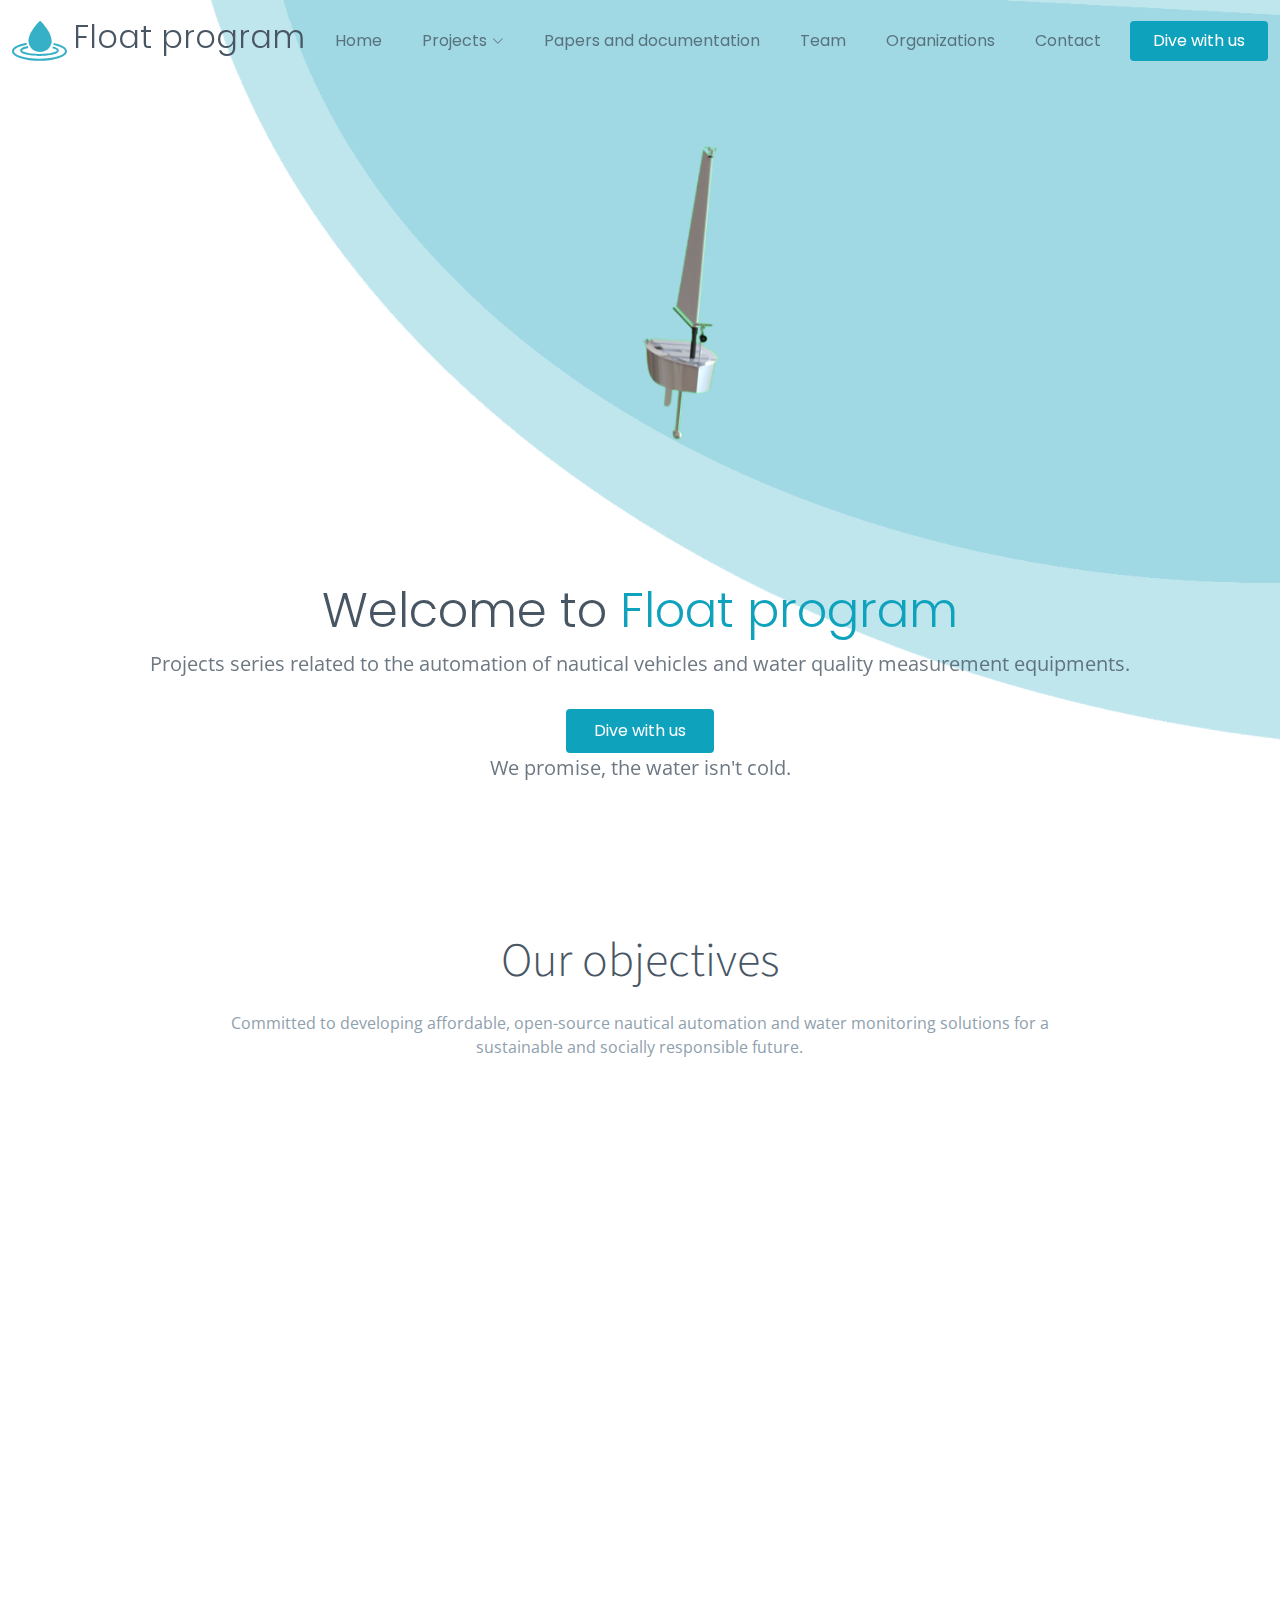
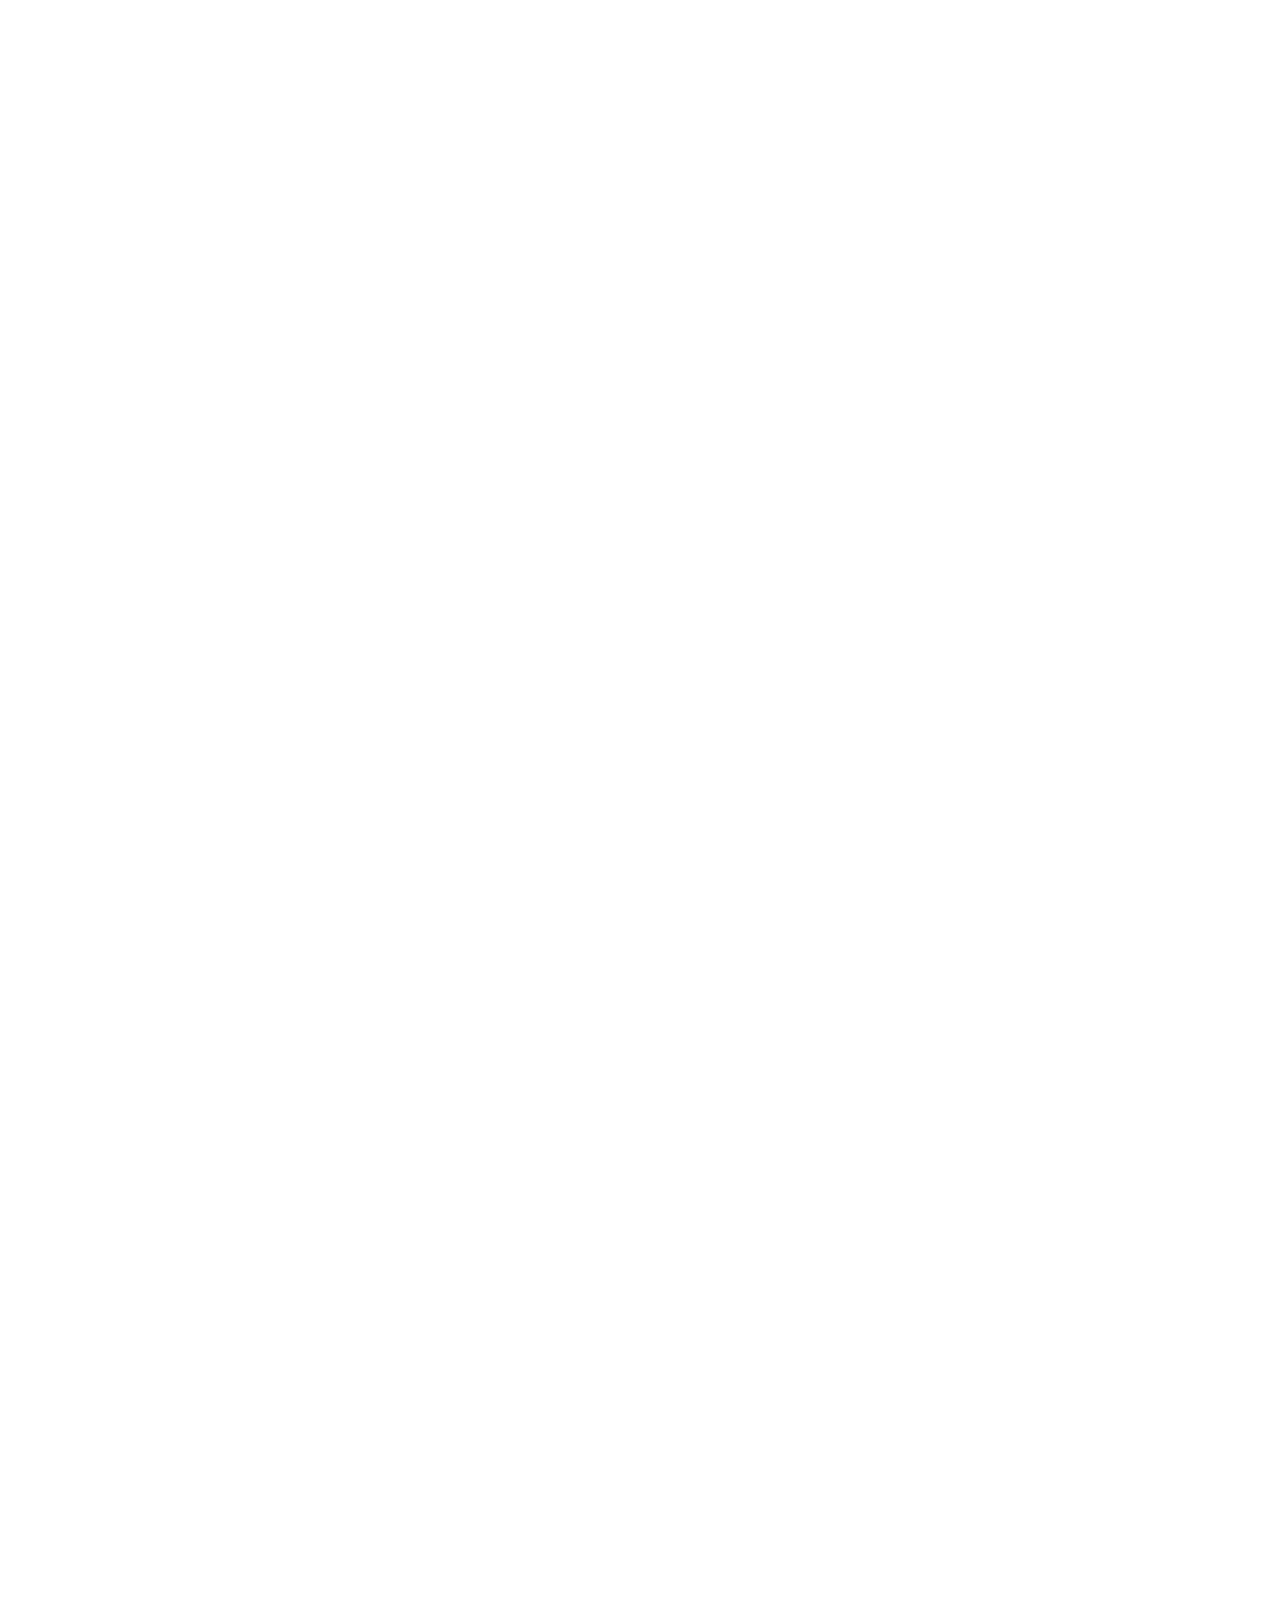
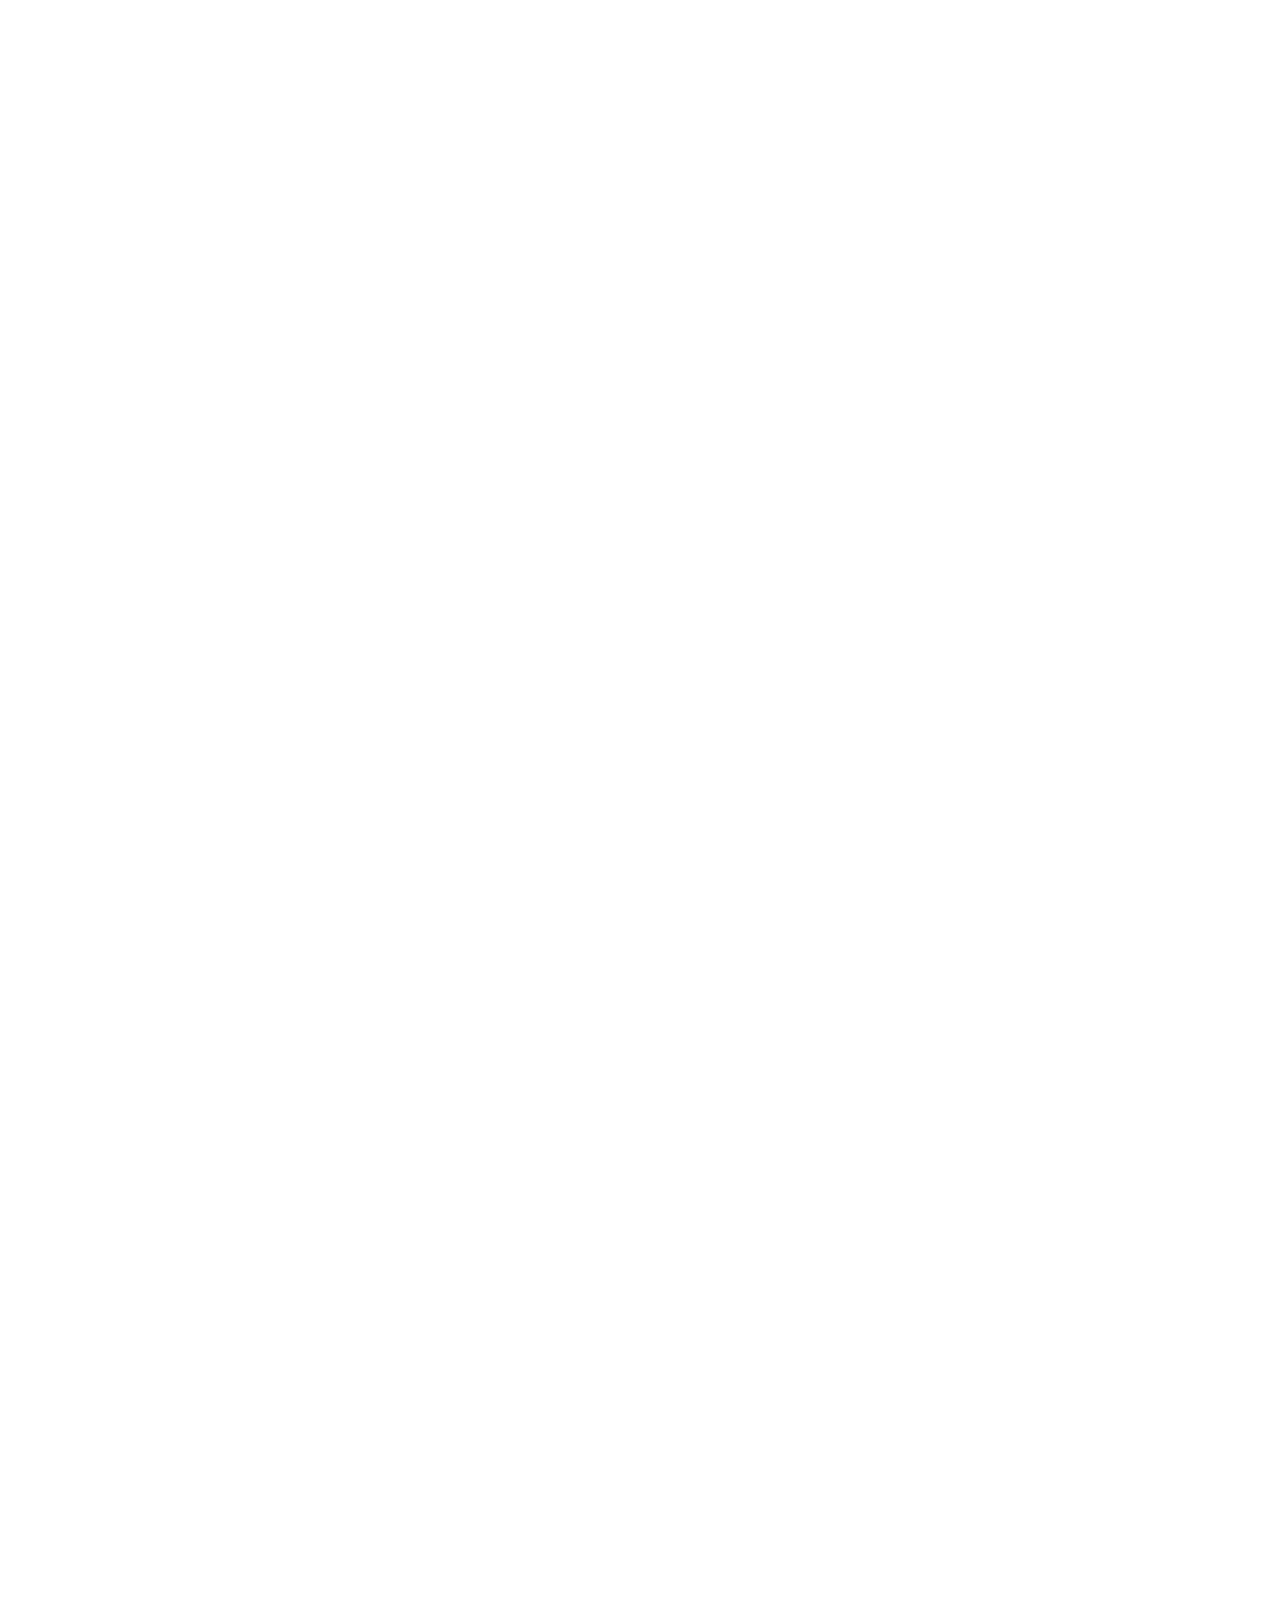
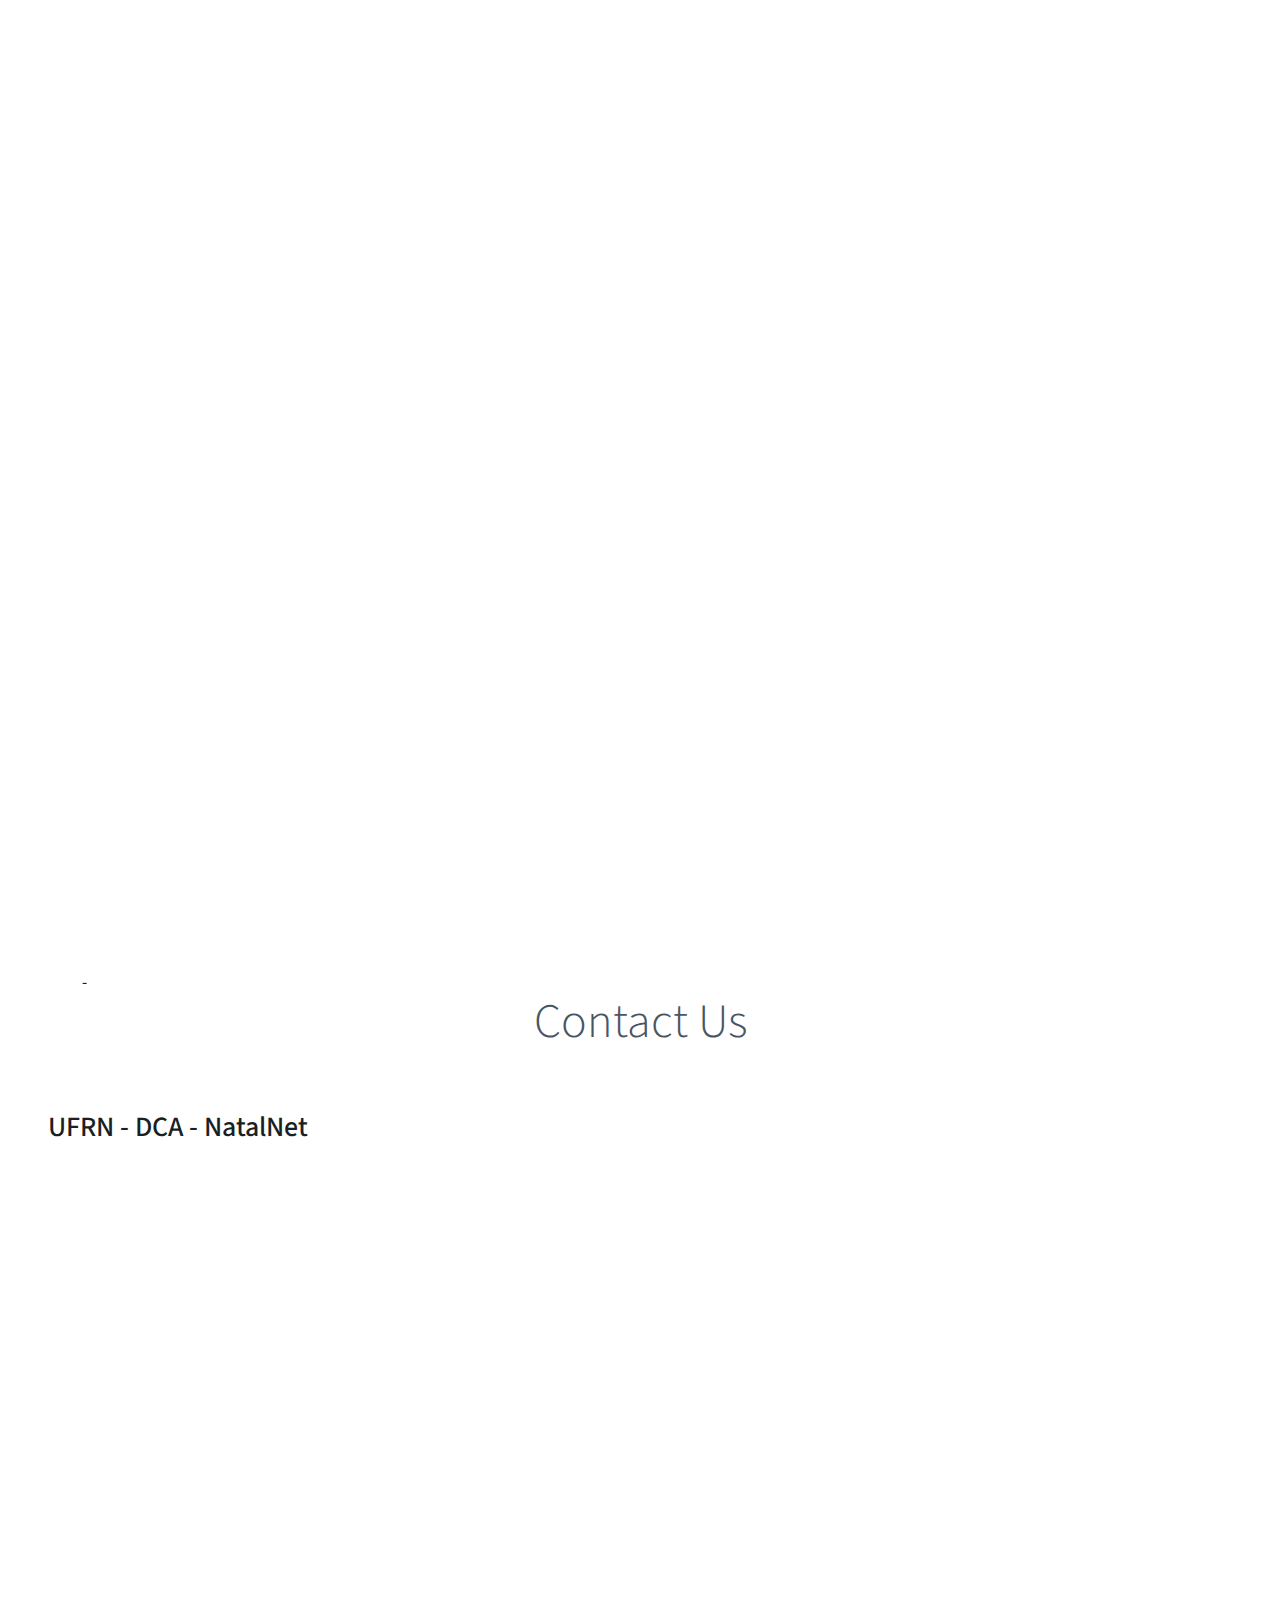
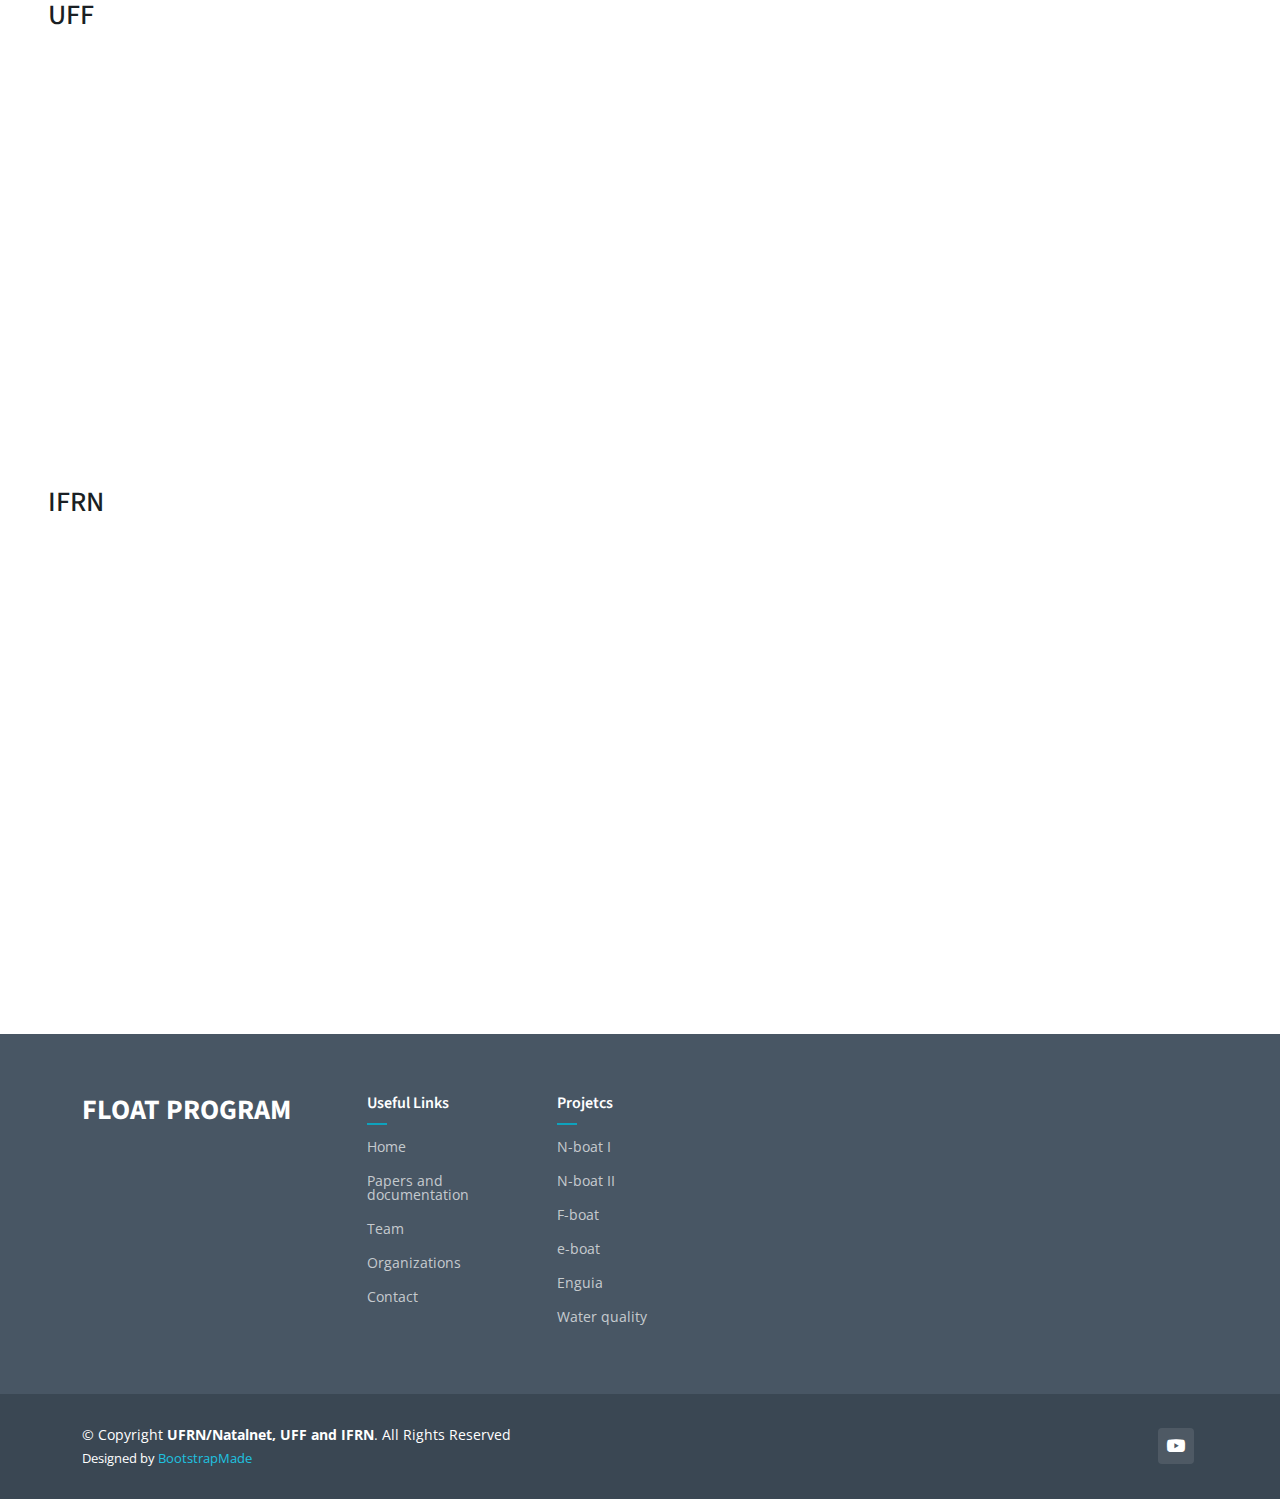
==== index.html @ cce88159 "first" ====
<!DOCTYPE html>
<html lang="en">

<head>
  <meta charset="utf-8">
  <meta content="width=device-width, initial-scale=1.0" name="viewport">

  <title>Float program</title>
  <meta content="" name="description">
  <meta content="" name="keywords">

  <!-- Favicons -->
  <link href="assets/img/favicon.svg" rel="icon">
  <link href="assets/img/favicon.svg" rel="apple-touch-icon">

  <!-- Google Fonts -->
  <link rel="preconnect" href="https://fonts.googleapis.com">
  <link rel="preconnect" href="https://fonts.gstatic.com" crossorigin>
  <link href="https://fonts.googleapis.com/css2?family=Open+Sans:ital,wght@0,300;0,400;0,500;0,600;0,700;1,300;1,400;1,500;1,600;1,700&family=Poppins:ital,wght@0,300;0,400;0,500;0,600;0,700;1,300;1,400;1,500;1,600;1,700&family=Source+Sans+Pro:ital,wght@0,300;0,400;0,600;0,700;1,300;1,400;1,600;1,700&display=swap" rel="stylesheet">

  <!-- Vendor CSS Files -->
  <link href="assets/vendor/bootstrap/css/bootstrap.min.css" rel="stylesheet">
  <link href="assets/vendor/bootstrap-icons/bootstrap-icons.css" rel="stylesheet">
  <link href="assets/vendor/aos/aos.css" rel="stylesheet">
  <link href="assets/vendor/glightbox/css/glightbox.min.css" rel="stylesheet">
  <link href="assets/vendor/swiper/swiper-bundle.min.css" rel="stylesheet">

  <!-- Variables CSS Files. Uncomment your preferred color scheme -->
  <link href="assets/css/variables.css" rel="stylesheet">
  <!-- <link href="assets/css/variables-blue.css" rel="stylesheet"> -->
  <!-- <link href="assets/css/variables-green.css" rel="stylesheet"> -->
  <!-- <link href="assets/css/variables-orange.css" rel="stylesheet"> -->
  <!-- <link href="assets/css/variables-purple.css" rel="stylesheet"> -->
  <!-- <link href="assets/css/variables-red.css" rel="stylesheet"> -->
  <!-- <link href="assets/css/variables-pink.css" rel="stylesheet"> -->

  <!-- Template Main CSS File -->
  <link href="assets/css/main.css" rel="stylesheet">

  <!-- =======================================================
  * Template Name: HeroBiz
  * Updated: May 30 2023 with Bootstrap v5.3.0
  * Template URL: https://bootstrapmade.com/herobiz-bootstrap-business-template/
  * Author: BootstrapMade.com
  * License: https://bootstrapmade.com/license/
  ======================================================== -->
</head>

<body>

  <!-- ======= Header ======= -->
  <header id="header" class="header fixed-top" data-scrollto-offset="0">
    <div class="container-fluid d-flex align-items-center justify-content-between">

      <a href="index.html" class="logo d-flex align-items-center scrollto me-auto me-lg-0">
        <!-- Uncomment the line below if you also wish to use an image logo -->
        <!-- <img src="assets/img/logo.png" alt=""> -->
        <img src="assets/img/logo.svg" class="img"> <h1>Float program</h1> 
      </a>

      <nav id="navbar" class="navbar">
        <ul>
          <li><a class="nav-link scrollto" href="index.html#">Home</a></li>
          <li class="dropdown"><a href="index.html#projects"><span>Projects</span> <i class="bi bi-chevron-down dropdown-indicator"></i></a>
            <ul>
              <li><a href="N-boat-I.html" class="active">N-boat I</a></li>
              <li><a href="N-boat-II.html" class="active">N-boat II</a></li>
              <li><a href="F-boat.html" class="active">F-boat</a></li>
              <li><a href="e-boat.html" class="active">e-boat</a></li>
              <li><a href="Enguia.html" class="active">Enguia</a></li>
              <li><a href="Water-quality.html" class="active">Water quality</a></li>
            </ul>
          </li>          
          <li><a class="nav-link scrollto" href="index.html#papers">Papers and documentation</a></li>
          <li><a class="nav-link scrollto" href="index.html#team">Team</a></li>
          <li><a class="nav-link scrollto" href="index.html#organizations">Organizations</a></li>
          <li><a class="nav-link scrollto" href="index.html#contact">Contact</a></li>
        </ul>
        <i class="bi bi-list mobile-nav-toggle d-none"></i>
      </nav><!-- .navbar -->

      <a class="btn-getstarted scrollto" href="index.html#objectives">Dive with us</a>

    </div>
  </header><!-- End Header -->

  <section id="hero-animated" class="hero-animated d-flex align-items-center">
    <div class="container d-flex flex-column justify-content-center align-items-center text-center position-relative" data-aos="zoom-out">
      <img src="assets/img/n-boat.png" class="img-fluid animated"> 
      <h2>Welcome to <span>Float program</span></h2>
      <p>
        Projects series related to the automation of nautical vehicles and water quality measurement equipments.</p>
      <div class="d-flex">
        <a href="#objectives" class="btn-get-started scrollto">Dive with us</a>
      </div>
      <p>
        We promise, the water isn't cold.</p>
      <div class="d-flex">      
    </div>
  </section>

  <main id="main">

    <!-- ======= Featured Services Section ======= -->
    <section id="objectives" class="featured-services">
      <div class="container">

        <div class="section-header">
          <h2>Our objectives</h2>
          <p>Committed to developing affordable, open-source nautical automation and water monitoring solutions for a sustainable and socially responsible future.</p>
        </div>

        <div class="row gy-4">

          <div class="col-xl-3 col-md-6 d-flex" data-aos="zoom-out">
            <div class="service-item position-relative">
              <div class="icon"><i class="bi bi-coin icon"></i></div>
              <h4><a>Affordable</a></h4>
              <p>Driving innovation in water technology with affordable solutions accessible to all.</p>
            </div>
          </div><!-- End Service Item -->

          <div class="col-xl-3 col-md-6 d-flex" data-aos="zoom-out" data-aos-delay="200">
            <div class="service-item position-relative">
              <div class="icon"><i class="bi bi-globe2 icon"></i></div>
              <h4><a>Open-source</a></h4>
              <p>Championing transparency and collaboration through open-source initiatives in nautical automation.</p>
            </div>
          </div><!-- End Service Item -->

          <div class="col-xl-3 col-md-6 d-flex" data-aos="zoom-out" data-aos-delay="400">
            <div class="service-item position-relative">
              <div class="icon"><i class="bi bi-brightness-high-fill icon"></i></div>
              <h4><a>Sustainable</a></h4>
              <p>Advocating for a greener future through sustainable practices in nautical technology and water quality monitoring.</p>
            </div>
          </div><!-- End Service Item -->

          <div class="col-xl-3 col-md-6 d-flex" data-aos="zoom-out" data-aos-delay="600">
            <div class="service-item position-relative">
              <div class="icon"><i class="bi bi-people icon"></i></div>
              <h4><a>Social</a></h4>
              <p>Building bridges in society through inclusive and accessible marine technology.</p>
            </div>
          </div><!-- End Service Item -->

        </div>

      </div>
    </section><!-- End Featured Services Section -->

      <!-- ======= Services Section ======= -->
      <section id="projects" class="services">
        <div class="container" data-aos="fade-up">
  
          <div class="section-header">
            <h2>Our Projects</h2>
            <p>Discover below our innovative projects, conceived with a commitment to affordability, open-source, sustainability, and social responsibility.</p>
          </div>
  
          <div class="row gy-5">
  
            <div class="col-xl-4 col-md-6" data-aos="zoom-in" data-aos-delay="200">
              <div class="service-item">
                <div class="img">
                  <img src="assets/img/Nboat-1.jpg" class="img-fluid" alt="" style="width: 400px; height: 300px;">
                </div>
                <div class="details position-relative">
                  <div class="icon">
                    <i class="bi bi-wind"></i>
                  </div>
                  <a href="N-boat-I.html" class="stretched-link">
                    <h3>N-boat I</h3>
                  </a>
                  <p>Introducing the N-boat I, our first project - a 1 meter model that marks the humble beginnings of our journey in nautical automation.</p>
                </div>
              </div>
            </div><!-- End Service Item -->
  
            <div class="col-xl-4 col-md-6" data-aos="zoom-in" data-aos-delay="300">
              <div class="service-item">
                <div class="img">
                  <img src="assets/img/nboat-2.jpg" class="img-fluid" alt="" style="width: 400px; height: 300px;">
                </div>
                <div class="details position-relative">
                  <div class="icon">
                    <i class="bi bi-wind"></i>
                  </div>
                  <a href="N-boat-II.html" class="stretched-link">
                    <h3>N-boat II</h3>
                  </a>
                  <p>Meet the N-boat II, our advanced 3 meter autonomous sailboat project, a testament to our robust and innovative nautical technology.</p>
                </div>
              </div>
            </div><!-- End Service Item -->
  
            <div class="col-xl-4 col-md-6" data-aos="zoom-in" data-aos-delay="400">
              <div class="service-item">
                <div class="img">
                  <img src="assets/img/F-boat.jpg" class="img-fluid" alt="" style="width: 400px; height: 300px;">
                </div>
                <div class="details position-relative">
                  <div class="icon">
                    <i class="bi bi-wind"></i>
                  </div>
                  <a href="F-boat.html" class="stretched-link">
                    <h3>F-boat</h3>
                  </a>
                  <p>Discover the F-boat, the evolution of the N-boat II, born out of a fruitful collaboration between UFRN and UFF, pushing the boundaries of autonomous nautical technology.</p>
                </div>
              </div>
            </div><!-- End Service Item -->
  
            <div class="col-xl-4 col-md-6" data-aos="zoom-in" data-aos-delay="500">
              <div class="service-item">
                <div class="img">
                  <img src="assets/img/gazebo.png" class="img-fluid" alt="" style="width: 400px; height: 300px;">
                </div>
                <div class="details position-relative">
                  <div class="icon">
                    <i class="bi bi-pc-display"></i>
                  </div>
                  <a href="e-boat.html" class="stretched-link">
                    <h3>e-boat</h3>
                  </a>
                  <p>Explore the e-boat, a dynamic 3D-modeled simulator based on the N-boat II family, utilizing ROS and Gazebo for a realistic and interactive nautical experience.</p>
                  <a href="e-boat.html" class="stretched-link"></a>
                </div>
              </div>
            </div><!-- End Service Item -->
  
            <div class="col-xl-4 col-md-6" data-aos="zoom-in" data-aos-delay="600">
              <div class="service-item">
                <div class="img">
                  <img src="assets/img/enguia.jpeg" class="img-fluid" alt="" style="width: 400px; height: 300px;">
                </div>
                <div class="details position-relative">
                  <div class="icon">
                    <i class="bi bi-lightning"></i>
                  </div>
                  <a href="Enguia.html" class="stretched-link">
                    <h3>Enguia</h3>
                  </a>
                  <p>Dive into Enguia, a conceptual project of a fully autonomous vehicle solar powered with a smart battery bank, showcasing the future of clean and smart marine technology for sheltered waters.</p>
                  <a href="Enguia.html" class="stretched-link"></a>
                </div>
              </div>
            </div><!-- End Service Item -->
  
            <div class="col-xl-4 col-md-6" data-aos="zoom-in" data-aos-delay="700">
              <div class="service-item">
                <div class="img">
                  <img src="assets/img/water-quality.png" class="img-fluid" alt="" style="width: 400px; height: 300px;">
                </div>
                <div class="details position-relative">
                  <div class="icon">
                    <i class="bi bi-droplet"></i>
                  </div>
                  <a href="Water-quality.html" class="stretched-link">
                    <h3>Water Quality</h3>
                  </a>
                  <p>Explore Water Quality, our groundbreaking project dedicated to creating a device for precise water quality assessment, including the crucial task of microplastics analysis.</p>
                  <a href="Water-quality.html" class="stretched-link"></a>
                </div>
              </div>
            </div><!-- End Service Item -->
  
          </div>
  
        </div>
      </section><!-- End Services Section -->

    <!-- ======= Portfolio Section ======= -->
<!-- 
    <section id="portfolio" class="portfolio" data-aos="fade-up">

      <div class="container">

        <div class="section-header">
          <h2>Small projetcs</h2>
          <p>Non hic nulla eum consequatur maxime ut vero memo vero totam officiis pariatur eos dolorum sed fug dolorem est possimus esse quae repudiandae. Dolorem id enim officiis sunt deserunt esse soluta consequatur quaerat</p>
        </div>

      </div>

      <div class="container-fluid" data-aos="fade-up" data-aos-delay="200">

        <div class="portfolio-isotope" data-portfolio-filter="*" data-portfolio-layout="masonry" data-portfolio-sort="original-order">

          <ul class="portfolio-flters">
            <li data-filter="*" class="filter-active">All</li>
            <li data-filter=".filter-app">App</li>
            <li data-filter=".filter-product">Product</li>
            <li data-filter=".filter-branding">Branding</li>
            <li data-filter=".filter-books">Books</li>
          </ul><!-- End Portfolio Filters 

          <div class="row g-0 portfolio-container">

            <div class="col-xl-3 col-lg-4 col-md-6 portfolio-item filter-app">
              <img src="assets/img/portfolio/app-1.jpg" class="img-fluid" alt="">
              <div class="portfolio-info">
                <h4>App 1</h4>
                <a href="assets/img/portfolio/app-1.jpg" title="App 1" data-gallery="portfolio-gallery" class="glightbox preview-link"><i class="bi bi-zoom-in"></i></a>
                <a href="portfolio-details.html" title="More Details" class="details-link"><i class="bi bi-link-45deg"></i></a>
              </div>
            </div><!-- End Portfolio Item 

            <div class="col-xl-3 col-lg-4 col-md-6 portfolio-item filter-product">
              <img src="assets/img/portfolio/product-1.jpg" class="img-fluid" alt="">
              <div class="portfolio-info">
                <h4>Product 1</h4>
                <a href="assets/img/portfolio/product-1.jpg" title="Product 1" data-gallery="portfolio-gallery" class="glightbox preview-link"><i class="bi bi-zoom-in"></i></a>
                <a href="portfolio-details.html" title="More Details" class="details-link"><i class="bi bi-link-45deg"></i></a>
              </div>
            </div><!-- End Portfolio Item 

            <div class="col-xl-3 col-lg-4 col-md-6 portfolio-item filter-branding">
              <img src="assets/img/portfolio/branding-1.jpg" class="img-fluid" alt="">
              <div class="portfolio-info">
                <h4>Branding 1</h4>
                <a href="assets/img/portfolio/branding-1.jpg" title="Branding 1" data-gallery="portfolio-gallery" class="glightbox preview-link"><i class="bi bi-zoom-in"></i></a>
                <a href="portfolio-details.html" title="More Details" class="details-link"><i class="bi bi-link-45deg"></i></a>
              </div>
            </div><!-- End Portfolio Item 

            <div class="col-xl-3 col-lg-4 col-md-6 portfolio-item filter-books">
              <img src="assets/img/portfolio/books-1.jpg" class="img-fluid" alt="">
              <div class="portfolio-info">
                <h4>Books 1</h4>
                <a href="assets/img/portfolio/books-1.jpg" title="Branding 1" data-gallery="portfolio-gallery" class="glightbox preview-link"><i class="bi bi-zoom-in"></i></a>
                <a href="portfolio-details.html" title="More Details" class="details-link"><i class="bi bi-link-45deg"></i></a>
              </div>
            </div><!-- End Portfolio Item 

            <div class="col-xl-3 col-lg-4 col-md-6 portfolio-item filter-app">
              <img src="assets/img/portfolio/app-2.jpg" class="img-fluid" alt="">
              <div class="portfolio-info">
                <h4>App 2</h4>
                <a href="assets/img/portfolio/app-2.jpg" title="App 2" data-gallery="portfolio-gallery" class="glightbox preview-link"><i class="bi bi-zoom-in"></i></a>
                <a href="portfolio-details.html" title="More Details" class="details-link"><i class="bi bi-link-45deg"></i></a>
              </div>
            </div><!-- End Portfolio Item 

            <div class="col-xl-3 col-lg-4 col-md-6 portfolio-item filter-product">
              <img src="assets/img/portfolio/product-2.jpg" class="img-fluid" alt="">
              <div class="portfolio-info">
                <h4>Product 2</h4>
                <a href="assets/img/portfolio/product-2.jpg" title="Product 2" data-gallery="portfolio-gallery" class="glightbox preview-link"><i class="bi bi-zoom-in"></i></a>
                <a href="portfolio-details.html" title="More Details" class="details-link"><i class="bi bi-link-45deg"></i></a>
              </div>
            </div><!-- End Portfolio Item 

            <div class="col-xl-3 col-lg-4 col-md-6 portfolio-item filter-branding">
              <img src="assets/img/portfolio/branding-2.jpg" class="img-fluid" alt="">
              <div class="portfolio-info">
                <h4>Branding 2</h4>
                <a href="assets/img/portfolio/branding-2.jpg" title="Branding 2" data-gallery="portfolio-gallery" class="glightbox preview-link"><i class="bi bi-zoom-in"></i></a>
                <a href="portfolio-details.html" title="More Details" class="details-link"><i class="bi bi-link-45deg"></i></a>
              </div>
            </div><!-- End Portfolio Item 

            <div class="col-xl-3 col-lg-4 col-md-6 portfolio-item filter-books">
              <img src="assets/img/portfolio/books-2.jpg" class="img-fluid" alt="">
              <div class="portfolio-info">
                <h4>Books 2</h4>
                <a href="assets/img/portfolio/books-2.jpg" title="Branding 2" data-gallery="portfolio-gallery" class="glightbox preview-link"><i class="bi bi-zoom-in"></i></a>
                <a href="portfolio-details.html" title="More Details" class="details-link"><i class="bi bi-link-45deg"></i></a>
              </div>
            </div><!-- End Portfolio Item 

            <div class="col-xl-3 col-lg-4 col-md-6 portfolio-item filter-app">
              <img src="assets/img/portfolio/app-3.jpg" class="img-fluid" alt="">
              <div class="portfolio-info">
                <h4>App 3</h4>
                <a href="assets/img/portfolio/app-3.jpg" title="App 3" data-gallery="portfolio-gallery" class="glightbox preview-link"><i class="bi bi-zoom-in"></i></a>
                <a href="portfolio-details.html" title="More Details" class="details-link"><i class="bi bi-link-45deg"></i></a>
              </div>
            </div><!-- End Portfolio Item 

            <div class="col-xl-3 col-lg-4 col-md-6 portfolio-item filter-product">
              <img src="assets/img/portfolio/product-3.jpg" class="img-fluid" alt="">
              <div class="portfolio-info">
                <h4>Product 3</h4>
                <a href="assets/img/portfolio/product-3.jpg" title="Product 3" data-gallery="portfolio-gallery" class="glightbox preview-link"><i class="bi bi-zoom-in"></i></a>
                <a href="portfolio-details.html" title="More Details" class="details-link"><i class="bi bi-link-45deg"></i></a>
              </div>
            </div><!-- End Portfolio Item 

            <div class="col-xl-3 col-lg-4 col-md-6 portfolio-item filter-branding">
              <img src="assets/img/portfolio/branding-3.jpg" class="img-fluid" alt="">
              <div class="portfolio-info">
                <h4>Branding 3</h4>
                <a href="assets/img/portfolio/branding-3.jpg" title="Branding 2" data-gallery="portfolio-gallery" class="glightbox preview-link"><i class="bi bi-zoom-in"></i></a>
                <a href="portfolio-details.html" title="More Details" class="details-link"><i class="bi bi-link-45deg"></i></a>
              </div>
            </div><!-- End Portfolio Item 

            <div class="col-xl-3 col-lg-4 col-md-6 portfolio-item filter-books">
              <img src="assets/img/portfolio/books-3.jpg" class="img-fluid" alt="">
              <div class="portfolio-info">
                <h4>Books 3</h4>
                <a href="assets/img/portfolio/books-3.jpg" title="Branding 3" data-gallery="portfolio-gallery" class="glightbox preview-link"><i class="bi bi-zoom-in"></i></a>
                <a href="portfolio-details.html" title="More Details" class="details-link"><i class="bi bi-link-45deg"></i></a>
              </div>
            </div><!-- End Portfolio Item 

          </div><!-- End Portfolio Container 

        </div>

      </div>
    </section><!-- End Portfolio Section
     -->

      <!-- ======= Call To Action Section ======= -->
      <section id="papers" class="cta">
        <div class="container" data-aos="zoom-out">

          <div class="row g-5">
  
            <div class="col-lg-8 col-md-6 content d-flex flex-column justify-content-center order-last order-md-first">
              <h3><em>Papers</em> and documentations</h3>
              <p> Explore our comprehensive repository of knowledge sharing our scientific findings and project details.</p>
              <a class="cta-btn align-self-start" href="documents.html">Dive</a>
            </div>
  
            <div class="col-lg-4 col-md-6 order-first order-md-last d-flex align-items-center">
              <div class="img">
                <img src="assets/img/paper-ship.jpg" alt="" class="img-fluid">
              </div>
            </div>
  
          </div>
  
        </div>
      </section><!-- End Call To Action Section -->

       <!-- ======= Team Section ======= -->
    <section id="team" class="team">
      <div class="container" data-aos="fade-up">

        <div class="section-header">
          <h2>Our Team</h2>
          <p>Meet the collective of passionate innovators and thinkers behind the cutting-edge projects at Float Program.</p>
        </div>

        <div class="row gy-5">

          <div class="col-xl-4 col-md-6 d-flex" data-aos="zoom-in" data-aos-delay="600">
            <div class="team-member">
              <div class="member-img">
                <img src="assets/img/team/alvaro.jpg" class="img-fluid" alt="" style="width: 400px; height: 355px;">
              </div>
              <div class="member-info">
                <div class="social">
                  <a href="http://lattes.cnpq.br/1359449865610489"><i class="bi bi-file-person-fill"></i></a>
                  <a href="https://www.linkedin.com/in/alvarodenegreiros/"><i class="bi bi-linkedin"></i></a>
                </div>
                <h4>Álvaro Negreiros</h4>
                <span>CTO</span>
              </div>
            </div>
          </div><!-- End Team Member -->

          <div class="col-xl-4 col-md-6 d-flex" data-aos="zoom-in" data-aos-delay="200">
            <div class="team-member">
              <div class="member-img">
                <img src="assets/img/team/team-1.jpg" class="img-fluid" alt="">
              </div>
              <div class="member-info">
                <div class="social">
                  <a href=""><i class="bi bi-file-person-fill"></i></a>
                  <a href=""><i class="bi bi-linkedin"></i></a>
                </div>
                <h4>Luiz Marcos</h4>
                <span>Chief Executive Officer</span>
              </div>
            </div>
          </div><!-- End Team Member -->

          <div class="col-xl-4 col-md-6 d-flex" data-aos="zoom-in" data-aos-delay="400">
            <div class="team-member">
              <div class="member-img">
                <img src="assets/img/team/team-2.jpg" class="img-fluid" alt="">
              </div>
              <div class="member-info">
                <div class="social">
                  <a href=""><i class="bi bi-file-person-fill"></i></a>
                  <a href=""><i class="bi bi-linkedin"></i></a>
                </div>
                <h4>Esteban Clua</h4>
                <span>Product Manager</span>
              </div>
            </div>
          </div><!-- End Team Member -->

          <div class="col-xl-4 col-md-6 d-flex" data-aos="zoom-in" data-aos-delay="600">
            <div class="team-member">
              <div class="member-img">
                <img src="assets/img/team/team-3.jpg" class="img-fluid" alt="">
              </div>
              <div class="member-info">
                <div class="social">
                  <a href=""><i class="bi bi-file-person-fill"></i></a>
                  <a href=""><i class="bi bi-linkedin"></i></a>
                </div>
                <h4>Daniel Dias</h4>
                <span>CTO</span>
              </div>
            </div>
          </div><!-- End Team Member -->

          <div class="col-xl-4 col-md-6 d-flex" data-aos="zoom-in" data-aos-delay="600">
            <div class="team-member">
              <div class="member-img">
                <img src="assets/img/team/team-3.jpg" class="img-fluid" alt="">
              </div>
              <div class="member-info">
                <div class="social">
                  <a href=""><i class="bi bi-file-person-fill"></i></a>
                  <a href=""><i class="bi bi-linkedin"></i></a>
                </div>
                <h4>João Moreno</h4>
                <span>CTO</span>
              </div>
            </div>
          </div><!-- End Team Member -->

          <div class="col-xl-4 col-md-6 d-flex" data-aos="zoom-in" data-aos-delay="600">
            <div class="team-member">
              <div class="member-img">
                <img src="assets/img/team/team-3.jpg" class="img-fluid" alt="">
              </div>
              <div class="member-info">
                <div class="social">
                  <a href=""><i class="bi bi-file-person-fill"></i></a>
                  <a href=""><i class="bi bi-linkedin"></i></a>
                </div>
                <h4>Justo</h4>
                <span>CTO</span>
              </div>
            </div>
          </div><!-- End Team Member -->

          <div class="col-xl-4 col-md-6 d-flex" data-aos="zoom-in" data-aos-delay="600">
            <div class="team-member">
              <div class="member-img">
                <img src="assets/img/team/team-3.jpg" class="img-fluid" alt="">
              </div>
              <div class="member-info">
                <div class="social">
                  <a href=""><i class="bi bi-file-person-fill"></i></a>
                  <a href=""><i class="bi bi-linkedin"></i></a>
                </div>
                <h4>Davi Henrique</h4>
                <span>CTO</span>
              </div>
            </div>
          </div><!-- End Team Member -->

          <div class="col-xl-4 col-md-6 d-flex" data-aos="zoom-in" data-aos-delay="600">
            <div class="team-member">
              <div class="member-img">
                <img src="assets/img/team/team-3.jpg" class="img-fluid" alt="">
              </div>
              <div class="member-info">
                <div class="social">
                  <a href=""><i class="bi bi-file-person-fill"></i></a>
                  <a href=""><i class="bi bi-linkedin"></i></a>
                </div>
                <h4>Eduardo Charles</h4>
                <span>CTO</span>
              </div>
            </div>
          </div><!-- End Team Member -->

          <div class="col-xl-4 col-md-6 d-flex" data-aos="zoom-in" data-aos-delay="600">
            <div class="team-member">
              <div class="member-img">
                <img src="assets/img/team/team-3.jpg" class="img-fluid" alt="">
              </div>
              <div class="member-info">
                <div class="social">
                  <a href=""><i class="bi bi-file-person-fill"></i></a>
                  <a href=""><i class="bi bi-linkedin"></i></a>
                </div>
                <h4>Andouglas</h4>
                <span>CTO</span>
              </div>
            </div>
          </div><!-- End Team Member -->

          <div class="col-xl-4 col-md-6 d-flex" data-aos="zoom-in" data-aos-delay="600">
            <div class="team-member">
              <div class="member-img">
                <img src="assets/img/team/team-3.jpg" class="img-fluid" alt="">
              </div>
              <div class="member-info">
                <div class="social">
                  <a href=""><i class="bi bi-file-person-fill"></i></a>
                  <a href=""><i class="bi bi-linkedin"></i></a>
                </div>
                <h4>Daniel Dias</h4>
                <span>CTO</span>
              </div>
            </div>
          </div><!-- End Team Member -->



        </div>

      </div>
    </section><!-- End Team Section -->



    <!-- ======= About Section ======= -->
    <section id="organizations" class="about">
      <div class="container" data-aos="fade-up">

        <div class="section-header">
          <h2>Organizations</h2>
          <p>Dive into Organizations, showcasing the collaborative networks and partnerships instrumental to Float Program's success.</p>
        </div>

        <!-- ======= Clients Section ======= -->
    <section id="clients" class="clients">
      <div class="container" data-aos="zoom-out">

        <div class="clients-slider swiper">
          <div class="swiper-wrapper align-items-center">
            <div class="swiper-slide"><img src="assets/img/clients/UFRN.png" class="img-fluid" alt=""></div>
            <div class="swiper-slide"><img src="assets/img/clients/IFRN.png" class="img-fluid" alt=""></div>
            <div class="swiper-slide"><img src="assets/img/clients/UFF.png" class="img-fluid" alt=""></div>
            <div class="swiper-slide"><img src="assets/img/clients/CNPQ.png" class="img-fluid" alt=""></div>
            <div class="swiper-slide"><img src="assets/img/clients/Capes.png" class="img-fluid" alt=""></div>
          </div>
        </div>

      </div>
    </section><!-- End Clients Section -->

        
        
    </section><!-- End About Section -->

       



    <!-- ======= Contact Section ======= -->
    <section id="contact" class="contact">
      <div class="container">-

        <div class="section-header">
          <h2>Contact Us</h2>
        </div>

      </div>

      <div class="content px-xl-5">
        <h3>UFRN - DCA - NatalNet</h3>
      </div>
      <div class="map">
        <iframe src="https://www.google.com/maps/embed?pb=!1m18!1m12!1m3!1d3969.090121493681!2d-35.20001062404525!3d-5.842921557584928!2m3!1f0!2f0!3f0!3m2!1i1024!2i768!4f13.1!3m3!1m2!1s0x7b2ff75c59049ff%3A0x7b804d5bb22efbcb!2sDepartamento%20de%20Engenharia%20de%20Computa%C3%A7%C3%A3o%20e%20Automa%C3%A7%C3%A3o%20-%20Lagoa%20Nova%2C%20Natal%20-%20RN%2C%2059077-080!5e0!3m2!1spt-BR!2sbr!4v1690228248362!5m2!1spt-BR!2sbr" width="600" height="450" style="border:0;" allowfullscreen="" loading="lazy" referrerpolicy="no-referrer-when-downgrade"></iframe>
      </div><!-- End Google Maps -->

      <div class="content px-xl-5">
        <h3>UFF</h3>
      </div>
      <div class="map">
        <iframe src="https://www.google.com/maps/embed?pb=!1m14!1m8!1m3!1d3675.2298662937574!2d-43.1321431!3d-22.9048909!3m2!1i1024!2i768!4f13.1!3m3!1m2!1s0x99817dce2f93eb%3A0x9e97773b91b93bba!2sUniversidade%20Federal%20Fluminense%20-%20Campus%20Praia%20Vermelha!5e0!3m2!1spt-BR!2sbr!4v1690229692014!5m2!1spt-BR!2sbr" width="600" height="450" style="border:0;" allowfullscreen="" loading="lazy" referrerpolicy="no-referrer-when-downgrade"></iframe>
      </div><!-- End Google Maps -->

      <div class="content px-xl-5">
        <h3>IFRN</h3>
      </div>
      <div class="map">
        <iframe src="https://www.google.com/maps/embed?pb=!1m18!1m12!1m3!1d3969.3039401471624!2d-35.20473798011233!3d-5.812681535900498!2m3!1f0!2f0!3f0!3m2!1i1024!2i768!4f13.1!3m3!1m2!1s0x7b2ffe4d7b15191%3A0x5c55d75db98a785e!2sInstituto%20Federal%20de%20Educa%C3%A7%C3%A3o%2C%20Ci%C3%AAncia%20e%20Tecnologia%20do%20Rio%20Grande%20do%20Norte!5e0!3m2!1spt-BR!2sbr!4v1690229637010!5m2!1spt-BR!2sbr" width="600" height="450" style="border:0;" allowfullscreen="" loading="lazy" referrerpolicy="no-referrer-when-downgrade"></iframe>
      </div><!-- End Google Maps -->

      
      <!-- <div class="container">

        <div class="row gy-5 gx-lg-5">

          <div class="col-lg-4">

            <div class="info">
              <h3>Get in touch</h3>
              <p>Et id eius voluptates atque nihil voluptatem enim in tempore minima sit ad mollitia commodi minus.</p>

              <div class="info-item d-flex">
                <i class="bi bi-geo-alt flex-shrink-0"></i>
                <div>
                  <h4>Location:</h4>
                  <p>A108 Adam Street, New York, NY 535022</p>
                </div>
              </div><!-- End Info Item 

              <div class="info-item d-flex">
                <i class="bi bi-envelope flex-shrink-0"></i>
                <div>
                  <h4>Email:</h4>
                  <p>info@example.com</p>
                </div>
              </div><!-- End Info Item 

              <div class="info-item d-flex">
                <i class="bi bi-phone flex-shrink-0"></i>
                <div>
                  <h4>Call:</h4>
                  <p>+1 5589 55488 55</p>
                </div>
              </div><!-- End Info Item 

            </div>

          </div>

          <div class="col-lg-8">
            <form action="forms/contact.php" method="post" role="form" class="php-email-form">
              <div class="row">
                <div class="col-md-6 form-group">
                  <input type="text" name="name" class="form-control" id="name" placeholder="Your Name" required>
                </div>
                <div class="col-md-6 form-group mt-3 mt-md-0">
                  <input type="email" class="form-control" name="email" id="email" placeholder="Your Email" required>
                </div>
              </div>
              <div class="form-group mt-3">
                <input type="text" class="form-control" name="subject" id="subject" placeholder="Subject" required>
              </div>
              <div class="form-group mt-3">
                <textarea class="form-control" name="message" placeholder="Message" required></textarea>
              </div>
              <div class="my-3">
                <div class="loading">Loading</div>
                <div class="error-message"></div>
                <div class="sent-message">Your message has been sent. Thank you!</div>
              </div>
              <div class="text-center"><button type="submit">Send Message</button></div>
            </form>
          </div><!-- End Contact Form 

        </div>

      </div> -->
    </section><!-- End Contact Section -->

  </main><!-- End #main -->

  <!-- ======= Footer ======= -->
  <footer id="footer" class="footer">

    <div class="footer-content">
      <div class="container">
        <div class="row">

          <div class="col-lg-3 col-md-6">
            <div class="footer-info">
              <h3>Float program</h3>

              <!-- <p>
                A108 Adam Street <br>
                NY 535022, USA<br><br>
                <strong>Phone:</strong> +1 5589 55488 55<br>
                <strong>Email:</strong> info@example.com<br>
              </p> -->
            </div>
          </div>

          <div class="col-lg-2 col-md-6 footer-links">
            <h4>Useful Links</h4>
            <ul>
              <li><a class="nav-link scrollto" href="#">Home</a></li>   
              <li><a class="nav-link scrollto" href="index.html#papers">Papers and documentation</a></li>
              <li><a class="nav-link scrollto" href="index.html#team">Team</a></li>
              <li><a class="nav-link scrollto" href="index.html#organizations">Organizations</a></li>
              <li><a class="nav-link scrollto" href="index.html#contact">Contact</a></li>
            </ul>
          </div>

          <div class="col-lg-3 col-md-6 footer-links">
            <h4>Projetcs</h4>
            <ul>              
              <li><a href="N-boat-I.html" class="active">N-boat I</a></li>
              <li><a href="N-boat-II.html" class="active">N-boat II</a></li>
              <li><a href="F-boat.html" class="active">F-boat</a></li>
              <li><a href="e-boat.html" class="active">e-boat</a></li>
              <li><a href="Enguia.html" class="active">Enguia</a></li>
              <li><a href="Water-quality.html" class="active">Water quality</a></li>
            </ul>
          </div>
        </div>
      </div>
    </div>


    <div class="footer-legal text-center">
      <div class="container d-flex flex-column flex-lg-row justify-content-center justify-content-lg-between align-items-center">

        <div class="d-flex flex-column align-items-center align-items-lg-start">
          <div class="copyright">
            &copy; Copyright <strong><span>UFRN/Natalnet, UFF and IFRN</span></strong>. All Rights Reserved
          </div>
          <div class="credits">
            <!-- All the links in the footer should remain intact. -->
            <!-- You can delete the links only if you purchased the pro version. -->
            <!-- Licensing information: https://bootstrapmade.com/license/ -->
            <!-- Purchase the pro version with working PHP/AJAX contact form: https://bootstrapmade.com/herobiz-bootstrap-business-template/ -->
            Designed by <a href="https://bootstrapmade.com/">BootstrapMade</a>
          </div>
        </div>

        <div class="social-links order-first order-lg-last mb-3 mb-lg-0">
          <a href="#" class="youtube"><i class="bi bi-youtube"></i></a>
        </div>

      </div>
    </div>

  </footer><!-- End Footer -->

  <a href="#" class="scroll-top d-flex align-items-center justify-content-center"><i class="bi bi-arrow-up-short"></i></a>

  <div id="preloader"></div>

  <!-- Vendor JS Files -->
  <script src="assets/vendor/bootstrap/js/bootstrap.bundle.min.js"></script>
  <script src="assets/vendor/aos/aos.js"></script>
  <script src="assets/vendor/glightbox/js/glightbox.min.js"></script>
  <script src="assets/vendor/isotope-layout/isotope.pkgd.min.js"></script>
  <script src="assets/vendor/swiper/swiper-bundle.min.js"></script>
  <script src="assets/vendor/php-email-form/validate.js"></script>

  <!-- Template Main JS File -->
  <script src="assets/js/main.js"></script>

</body>

</html>
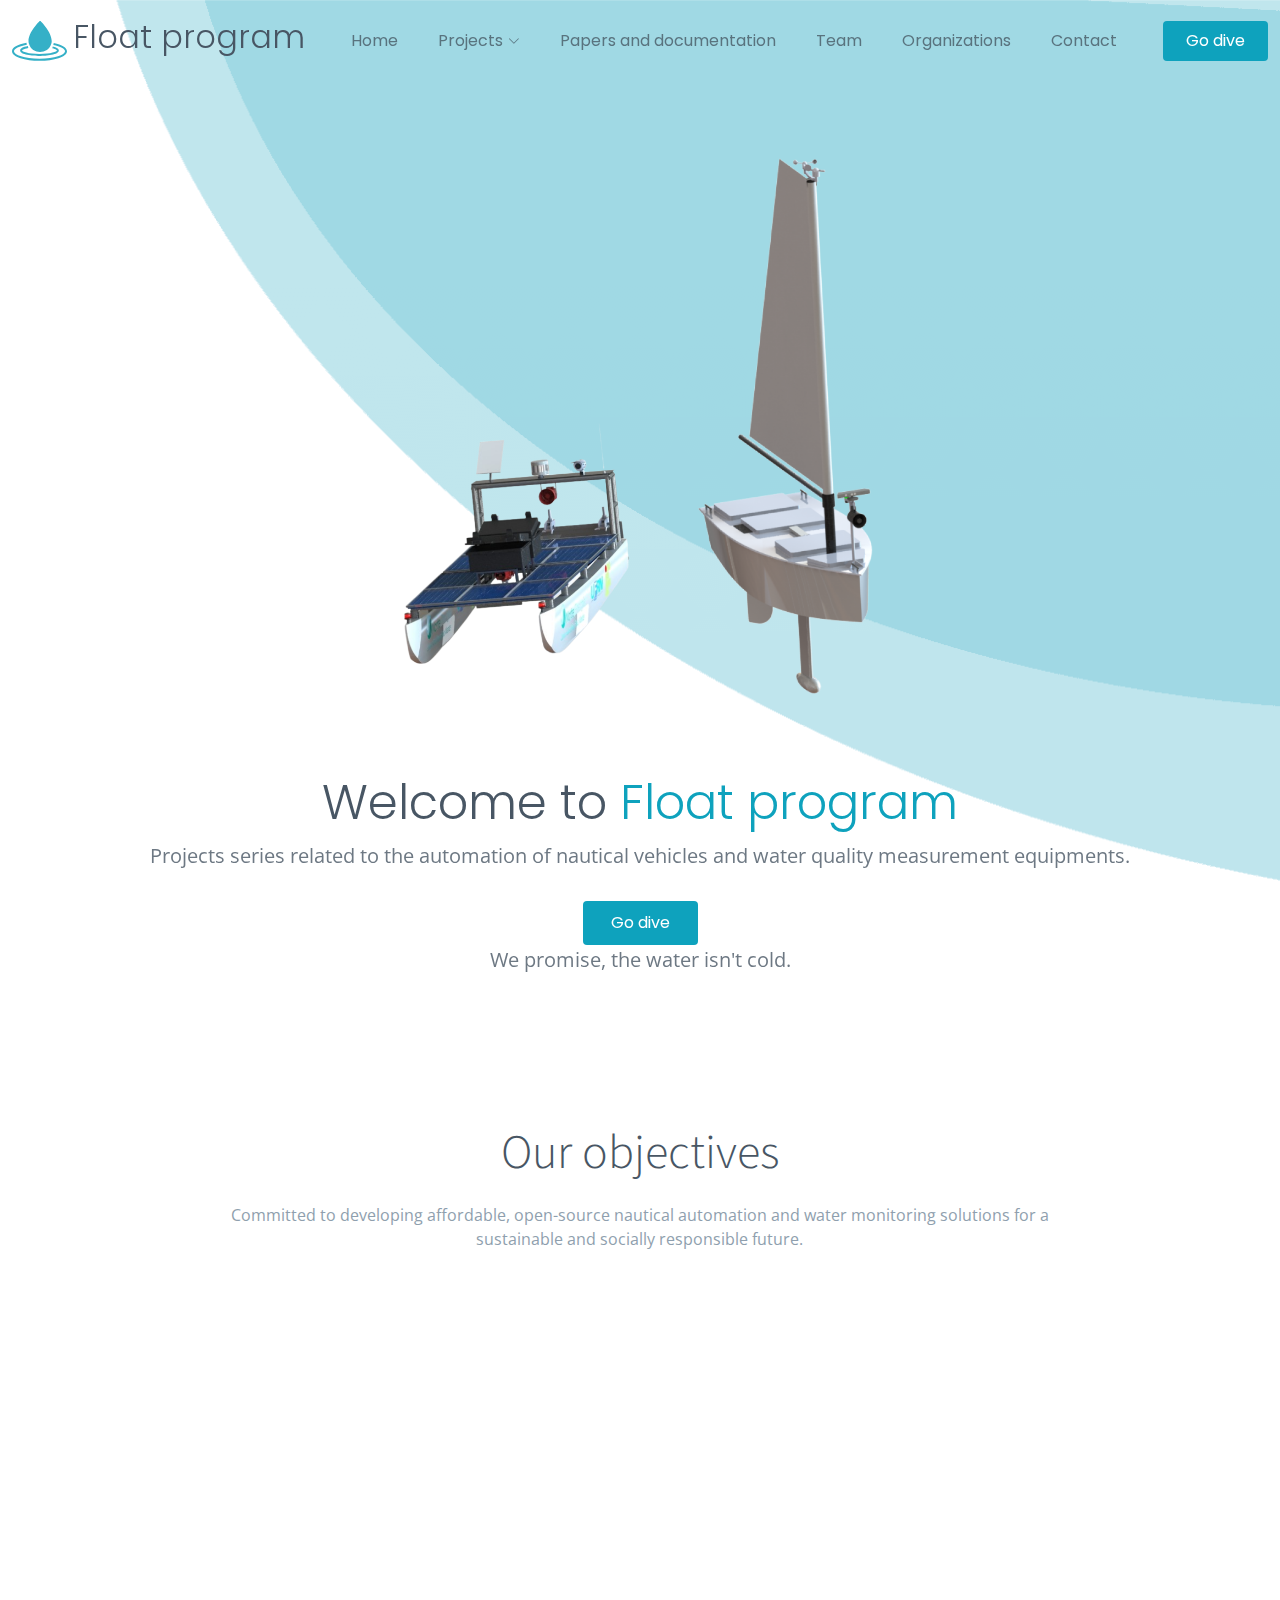
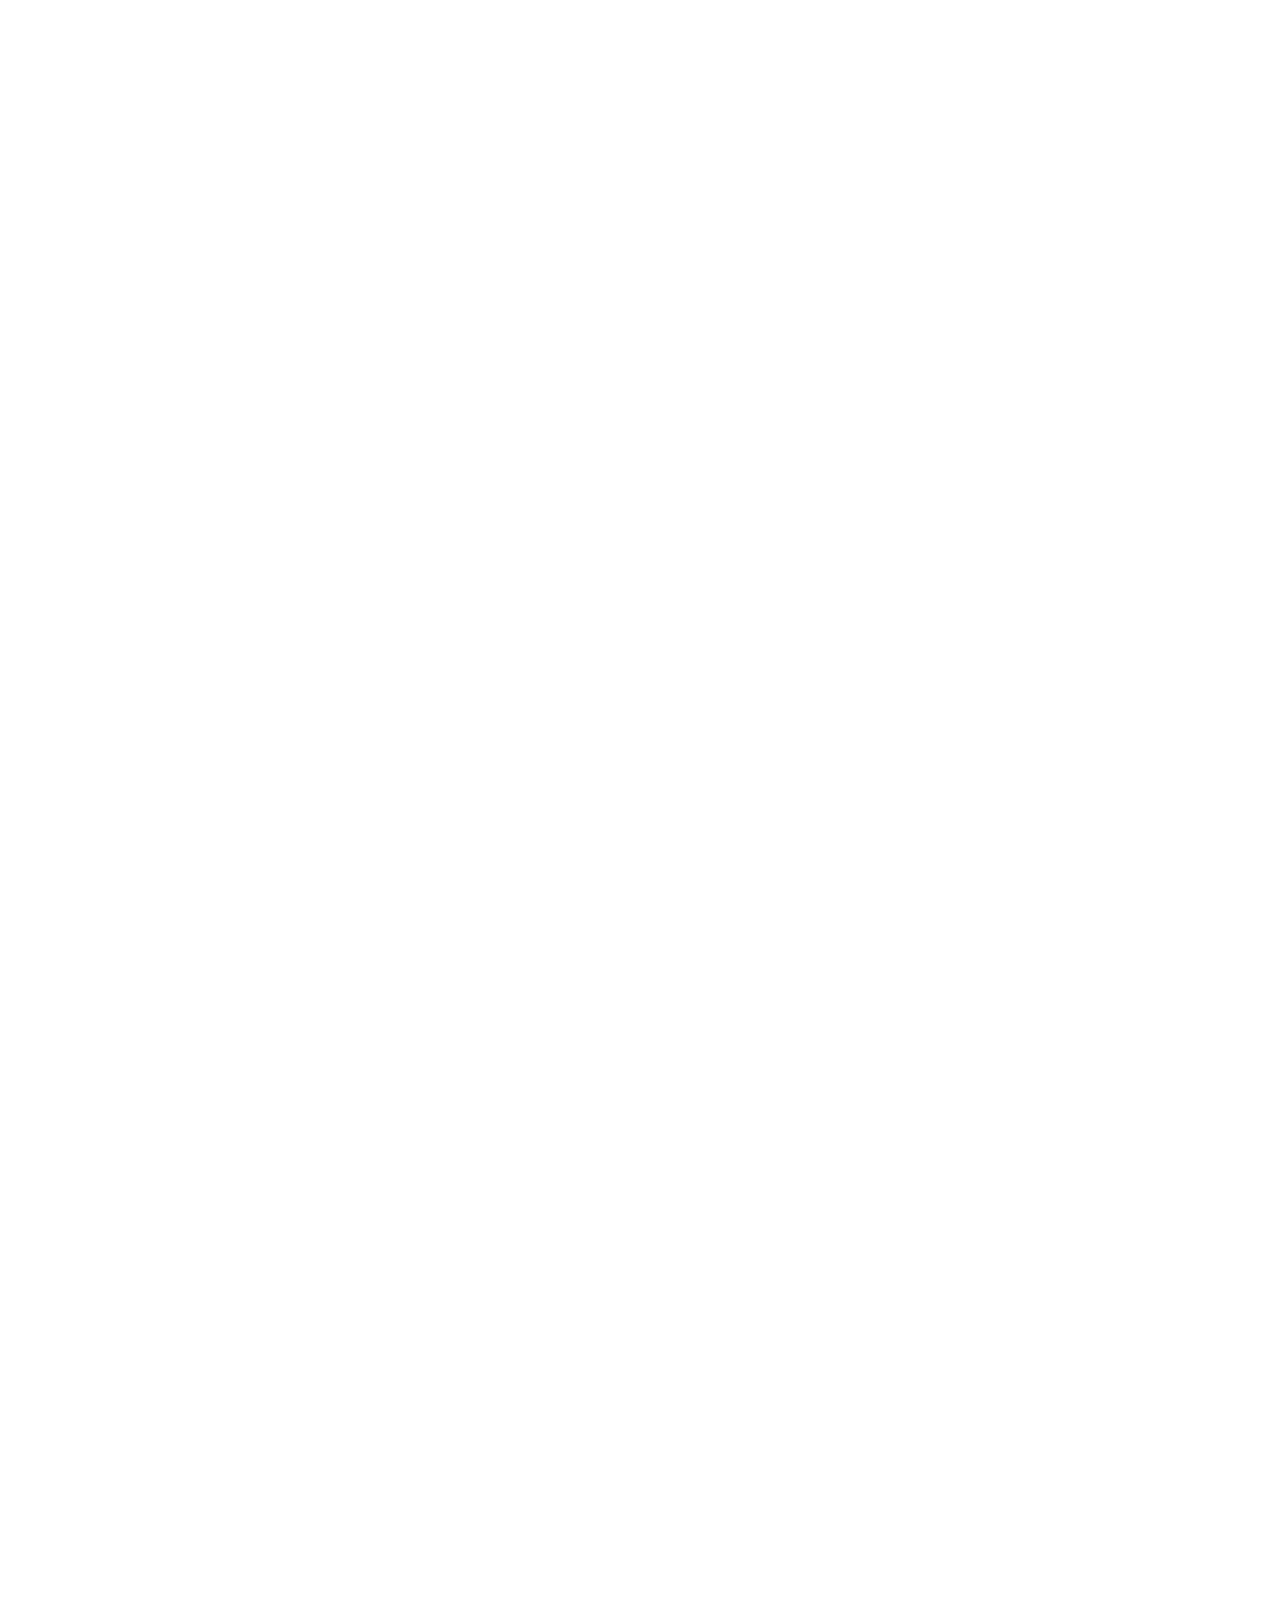
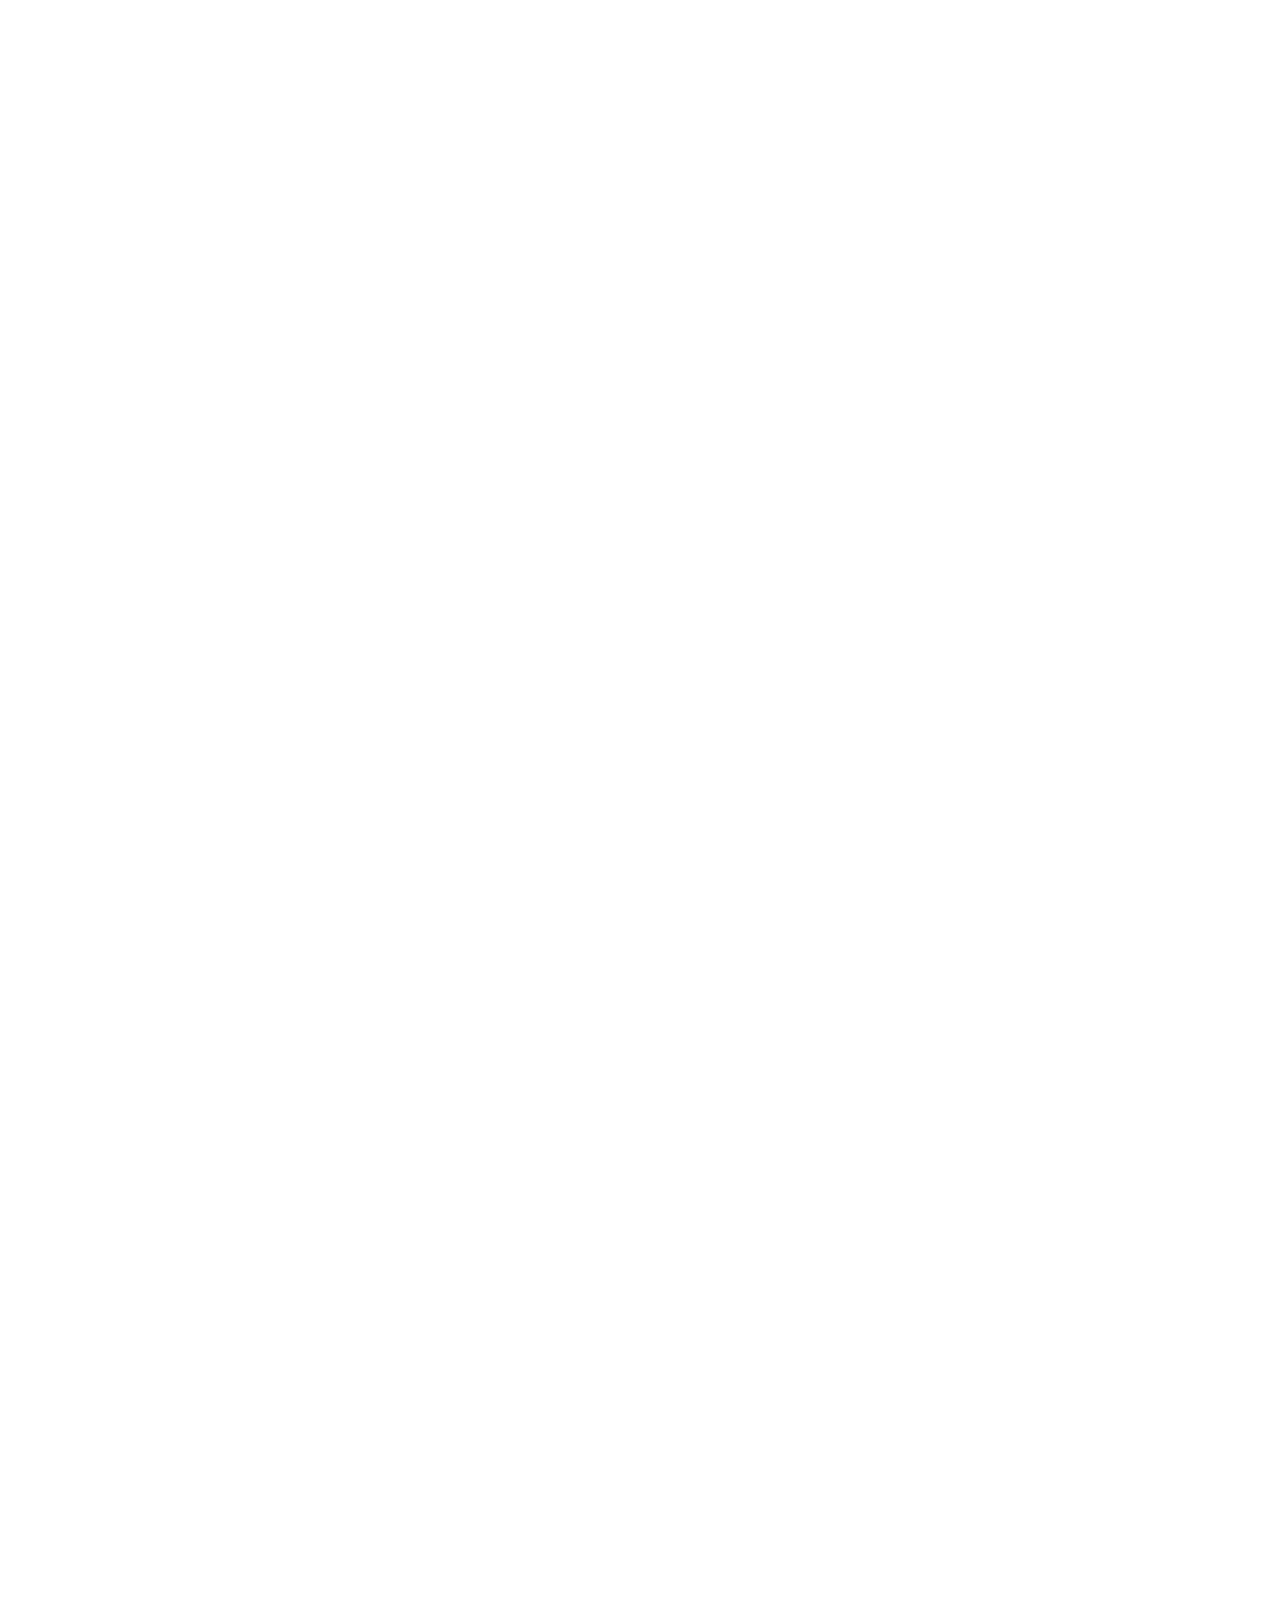
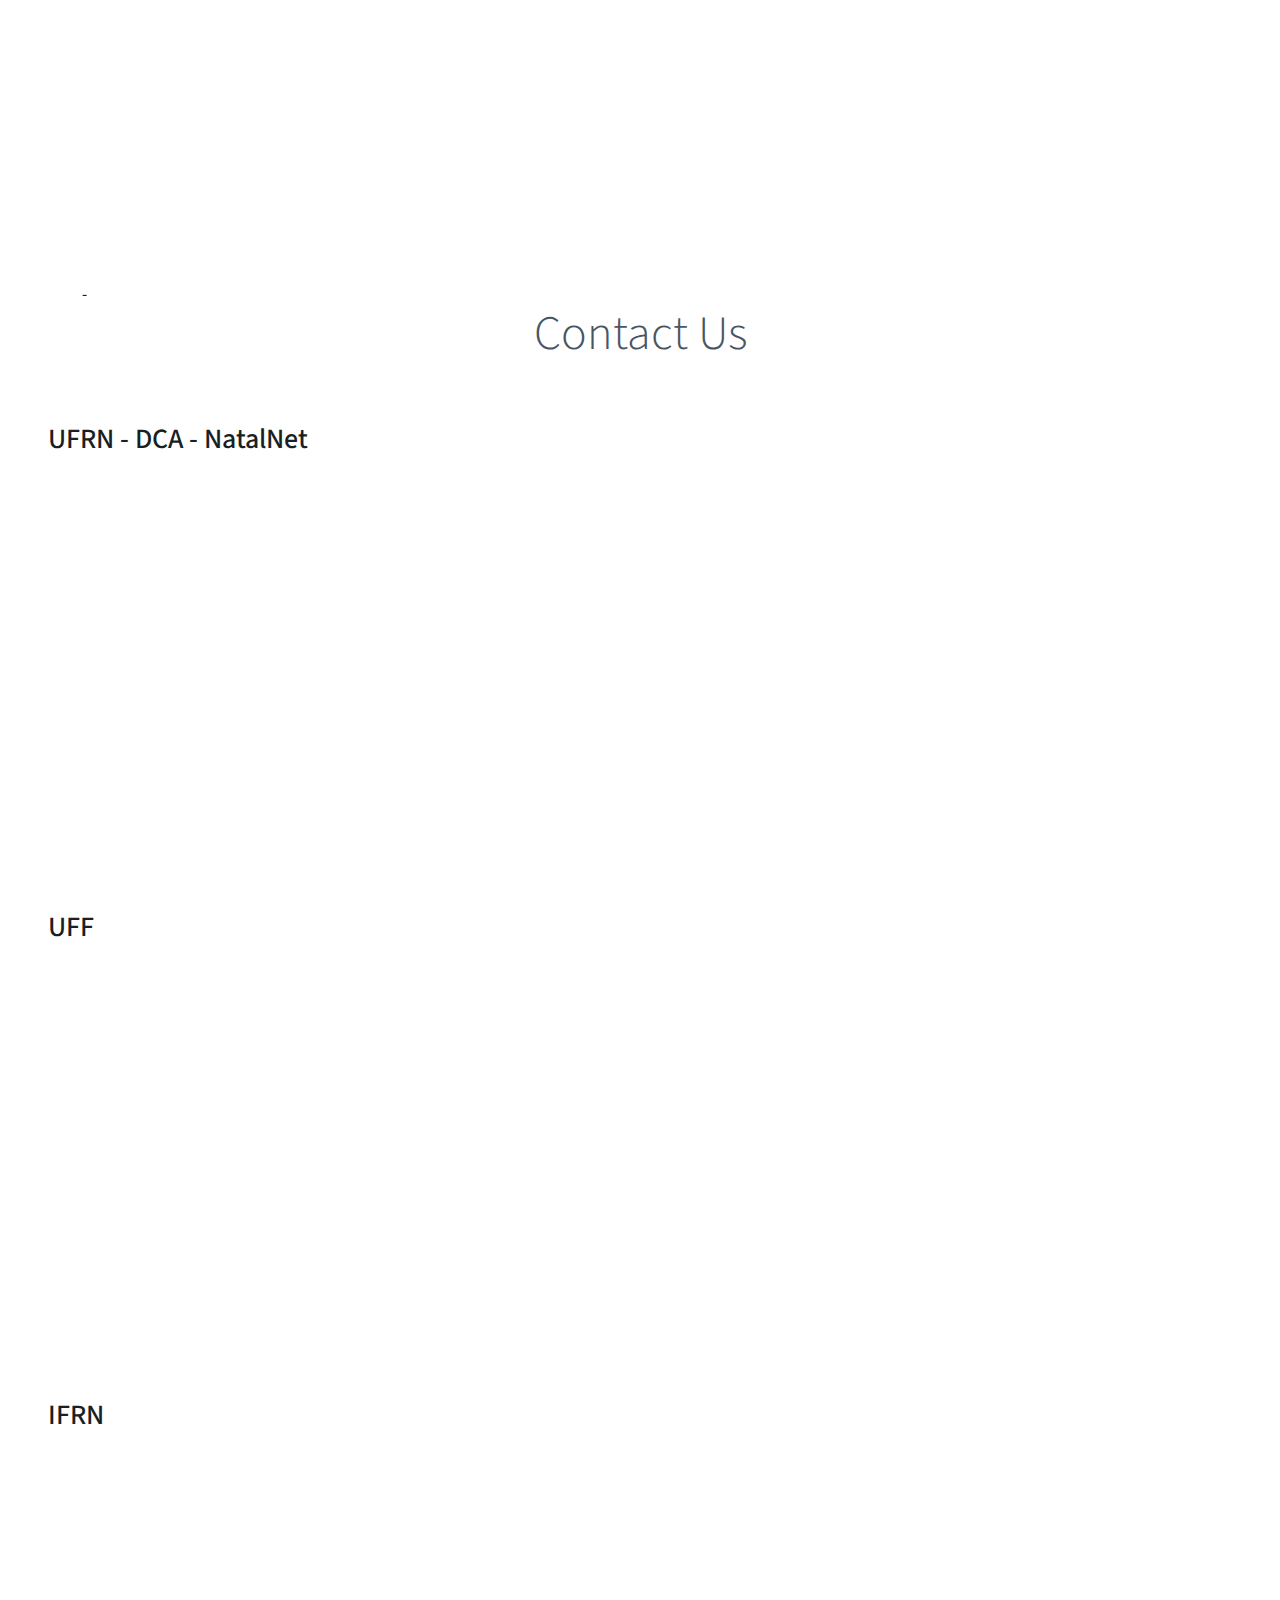
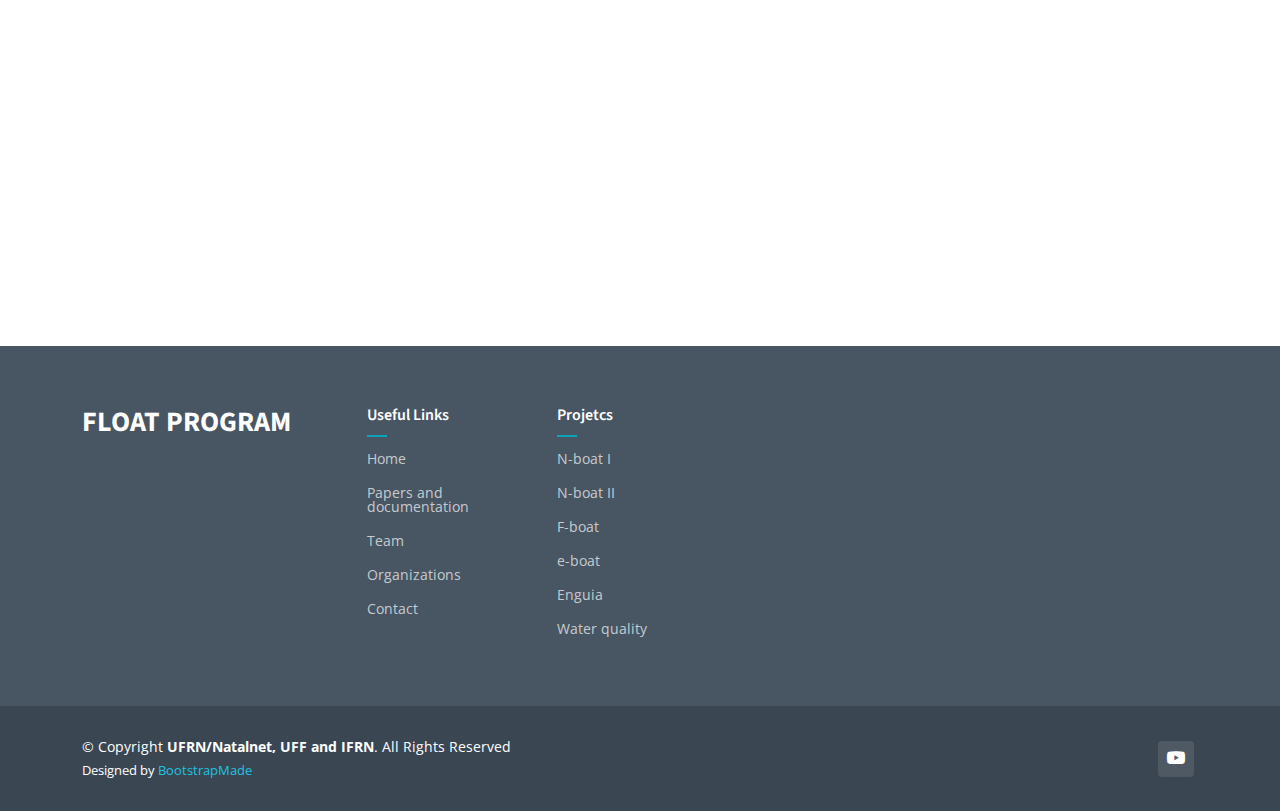
==== commit b976ffaf: "fim" ====
--- a/index.html
+++ b/index.html
@@ -79,19 +79,19 @@
         <i class="bi bi-list mobile-nav-toggle d-none"></i>
       </nav><!-- .navbar -->
 
-      <a class="btn-getstarted scrollto" href="index.html#objectives">Dive with us</a>
+      <a class="btn-getstarted scrollto" href="index.html#objectives">Go dive</a>
 
     </div>
   </header><!-- End Header -->
 
   <section id="hero-animated" class="hero-animated d-flex align-items-center">
     <div class="container d-flex flex-column justify-content-center align-items-center text-center position-relative" data-aos="zoom-out">
-      <img src="assets/img/n-boat.png" class="img-fluid animated"> 
+      <img src="assets/img/boats.png" class="img-fluid animated"> 
       <h2>Welcome to <span>Float program</span></h2>
       <p>
         Projects series related to the automation of nautical vehicles and water quality measurement equipments.</p>
       <div class="d-flex">
-        <a href="#objectives" class="btn-get-started scrollto">Dive with us</a>
+        <a href="#objectives" class="btn-get-started scrollto">Go dive</a>
       </div>
       <p>
         We promise, the water isn't cold.</p>
@@ -449,8 +449,8 @@
 
           <div class="col-xl-4 col-md-6 d-flex" data-aos="zoom-in" data-aos-delay="600">
             <div class="team-member">
-              <div class="member-img">
-                <img src="assets/img/team/alvaro.jpg" class="img-fluid" alt="" style="width: 400px; height: 355px;">
+              <div class="square-image">
+                <img src="assets/img/team/alvaro.jpg" class="square-image" alt="" >
               </div>
               <div class="member-info">
                 <div class="social">
@@ -458,151 +458,142 @@
                   <a href="https://www.linkedin.com/in/alvarodenegreiros/"><i class="bi bi-linkedin"></i></a>
                 </div>
                 <h4>Álvaro Negreiros</h4>
+              </div>
+            </div>
+          </div><!-- End Team Member -->
+
+          <div class="col-xl-4 col-md-6 d-flex" data-aos="zoom-in" data-aos-delay="200">
+            <div class="team-member">
+              <div class="square-image">
+                <img src="assets/img/team/Luiz.png" class="img-fluid square-image" alt="">
+              </div>
+              <div class="member-info">
+                <div class="social">
+                  <a href="http://lattes.cnpq.br/1562357566810393 "><i class="bi bi-file-person-fill"></i></a>
+      
+                </div>
+                <h4>Luiz Marcos</h4>
+              </div>
+            </div>
+          </div><!-- End Team Member -->
+
+          <div class="col-xl-4 col-md-6 d-flex" data-aos="zoom-in" data-aos-delay="400">
+            <div class="team-member">
+              <div class="square-image">
+                <img src="assets/img/team/esteban.jpeg" class="square-image" alt="">
+              </div>
+              <div class="member-info">
+                <div class="social">
+                  <a href="http://lattes.cnpq.br/4791589931798048"><i class="bi bi-file-person-fill"></i></a>
+                  <a href="https://www.linkedin.com/in/esteban-clua-85b84192/?originalSubdomain=br"><i class="bi bi-linkedin"></i></a>
+                </div>
+                <h4>Esteban Clua</h4>
+              </div>
+            </div>
+          </div><!-- End Team Member -->
+
+          <div class="col-xl-4 col-md-6 d-flex" data-aos="zoom-in" data-aos-delay="600">
+            <div class="team-member">
+              <div class="square-image">
+                <img src="assets/img/team/Joao.png" class="square-image" alt="">
+              </div>
+              <div class="member-info">
+                <div class="social">
+                  <a href="http://lattes.cnpq.br/8722766030280997"><i class="bi bi-file-person-fill"></i></a>
+                  
+                </div>
+                <h4>João Moreno</h4>
+              </div>
+            </div>
+          </div><!-- End Team Member -->
+
+          <div class="col-xl-4 col-md-6 d-flex" data-aos="zoom-in" data-aos-delay="600">
+            <div class="team-member">
+              <div class="square-image">
+                <img src="assets/img/team/justo.png" class="square-image" alt="">
+              </div>
+              <div class="member-info">
+                <div class="social">
+                  <a href="http://lattes.cnpq.br/6626922380758460"><i class="bi bi-file-person-fill"></i></a>
+                  
+                </div>
+                <h4>Justo Jácobo</h4>
+              </div>
+            </div>
+          </div><!-- End Team Member -->
+
+          <div class="col-xl-4 col-md-6 d-flex" data-aos="zoom-in" data-aos-delay="600">
+            <div class="team-member">
+              <div class="square-image">
+                <img src="assets/img/team/Davi.png" class="square-image" alt="">
+              </div>
+              <div class="member-info">
+                <div class="social">
+                  <a href="http://lattes.cnpq.br/5492310878477548"><i class="bi bi-file-person-fill"></i></a>
+                  
+                </div>
+                <h4>Davi Henrique</h4>
+              </div>
+            </div>
+          </div><!-- End Team Member -->
+
+          <div class="col-xl-4 col-md-6 d-flex" data-aos="zoom-in" data-aos-delay="600">
+            <div class="team-member">
+              <div class="square-image">
+                <img src="assets/img/team/eduardo.png" class="square-image" alt="">
+              </div>
+              <div class="member-info">
+                <div class="social">
+                  <a href="http://lattes.cnpq.br/9622415604083776"><i class="bi bi-file-person-fill"></i></a>
+                  <a href="https://www.linkedin.com/in/eduardo-charles-vasconcellos/?originalSubdomain=br"><i class="bi bi-linkedin"></i></a>
+                </div>
+                <h4>Eduardo Charles</h4>
+              </div>
+            </div>
+          </div><!-- End Team Member -->
+
+          <div class="col-xl-4 col-md-6 d-flex" data-aos="zoom-in" data-aos-delay="600">
+            <div class="team-member">
+              <div class="square-image">
+                <img src="assets/img/team/andouglas.png" class="square-image" alt="">
+              </div>
+              <div class="member-info">
+                <div class="social">
+                  <a href="http://lattes.cnpq.br/2346181034036586"><i class="bi bi-file-person-fill"></i></a>
+                  
+                </div>
+                <h4>Andouglas Júnior</h4>
                 <span>CTO</span>
               </div>
             </div>
           </div><!-- End Team Member -->
 
-          <div class="col-xl-4 col-md-6 d-flex" data-aos="zoom-in" data-aos-delay="200">
-            <div class="team-member">
-              <div class="member-img">
-                <img src="assets/img/team/team-1.jpg" class="img-fluid" alt="">
-              </div>
-              <div class="member-info">
-                <div class="social">
-                  <a href=""><i class="bi bi-file-person-fill"></i></a>
-                  <a href=""><i class="bi bi-linkedin"></i></a>
-                </div>
-                <h4>Luiz Marcos</h4>
-                <span>Chief Executive Officer</span>
-              </div>
-            </div>
-          </div><!-- End Team Member -->
-
-          <div class="col-xl-4 col-md-6 d-flex" data-aos="zoom-in" data-aos-delay="400">
-            <div class="team-member">
-              <div class="member-img">
-                <img src="assets/img/team/team-2.jpg" class="img-fluid" alt="">
-              </div>
-              <div class="member-info">
-                <div class="social">
-                  <a href=""><i class="bi bi-file-person-fill"></i></a>
-                  <a href=""><i class="bi bi-linkedin"></i></a>
-                </div>
-                <h4>Esteban Clua</h4>
-                <span>Product Manager</span>
-              </div>
-            </div>
-          </div><!-- End Team Member -->
-
           <div class="col-xl-4 col-md-6 d-flex" data-aos="zoom-in" data-aos-delay="600">
             <div class="team-member">
-              <div class="member-img">
-                <img src="assets/img/team/team-3.jpg" class="img-fluid" alt="">
-              </div>
-              <div class="member-info">
-                <div class="social">
-                  <a href=""><i class="bi bi-file-person-fill"></i></a>
-                  <a href=""><i class="bi bi-linkedin"></i></a>
-                </div>
-                <h4>Daniel Dias</h4>
-                <span>CTO</span>
+              <div class="square-image">
+                <img src="assets/img/team/Andre.png" class="square-image" alt="">
+              </div>
+              <div class="member-info">
+                <div class="social">
+                  <a href="https://www.linkedin.com/in/andr%C3%A9-ara%C3%BAjo-msc-mit/ "><i class="bi bi-file-person-fill"></i></a>
+                  <a href="http://lattes.cnpq.br/8254298404295404"><i class="bi bi-linkedin"></i></a>
+                </div>
+                <h4>André Araújo</h4>
               </div>
             </div>
           </div><!-- End Team Member -->
 
           <div class="col-xl-4 col-md-6 d-flex" data-aos="zoom-in" data-aos-delay="600">
             <div class="team-member">
-              <div class="member-img">
-                <img src="assets/img/team/team-3.jpg" class="img-fluid" alt="">
-              </div>
-              <div class="member-info">
-                <div class="social">
-                  <a href=""><i class="bi bi-file-person-fill"></i></a>
-                  <a href=""><i class="bi bi-linkedin"></i></a>
-                </div>
-                <h4>João Moreno</h4>
-                <span>CTO</span>
-              </div>
-            </div>
-          </div><!-- End Team Member -->
-
-          <div class="col-xl-4 col-md-6 d-flex" data-aos="zoom-in" data-aos-delay="600">
-            <div class="team-member">
-              <div class="member-img">
-                <img src="assets/img/team/team-3.jpg" class="img-fluid" alt="">
-              </div>
-              <div class="member-info">
-                <div class="social">
-                  <a href=""><i class="bi bi-file-person-fill"></i></a>
-                  <a href=""><i class="bi bi-linkedin"></i></a>
-                </div>
-                <h4>Justo</h4>
-                <span>CTO</span>
-              </div>
-            </div>
-          </div><!-- End Team Member -->
-
-          <div class="col-xl-4 col-md-6 d-flex" data-aos="zoom-in" data-aos-delay="600">
-            <div class="team-member">
-              <div class="member-img">
-                <img src="assets/img/team/team-3.jpg" class="img-fluid" alt="">
-              </div>
-              <div class="member-info">
-                <div class="social">
-                  <a href=""><i class="bi bi-file-person-fill"></i></a>
-                  <a href=""><i class="bi bi-linkedin"></i></a>
-                </div>
-                <h4>Davi Henrique</h4>
-                <span>CTO</span>
-              </div>
-            </div>
-          </div><!-- End Team Member -->
-
-          <div class="col-xl-4 col-md-6 d-flex" data-aos="zoom-in" data-aos-delay="600">
-            <div class="team-member">
-              <div class="member-img">
-                <img src="assets/img/team/team-3.jpg" class="img-fluid" alt="">
-              </div>
-              <div class="member-info">
-                <div class="social">
-                  <a href=""><i class="bi bi-file-person-fill"></i></a>
-                  <a href=""><i class="bi bi-linkedin"></i></a>
-                </div>
-                <h4>Eduardo Charles</h4>
-                <span>CTO</span>
-              </div>
-            </div>
-          </div><!-- End Team Member -->
-
-          <div class="col-xl-4 col-md-6 d-flex" data-aos="zoom-in" data-aos-delay="600">
-            <div class="team-member">
-              <div class="member-img">
-                <img src="assets/img/team/team-3.jpg" class="img-fluid" alt="">
-              </div>
-              <div class="member-info">
-                <div class="social">
-                  <a href=""><i class="bi bi-file-person-fill"></i></a>
-                  <a href=""><i class="bi bi-linkedin"></i></a>
-                </div>
-                <h4>Andouglas</h4>
-                <span>CTO</span>
-              </div>
-            </div>
-          </div><!-- End Team Member -->
-
-          <div class="col-xl-4 col-md-6 d-flex" data-aos="zoom-in" data-aos-delay="600">
-            <div class="team-member">
-              <div class="member-img">
-                <img src="assets/img/team/team-3.jpg" class="img-fluid" alt="">
-              </div>
-              <div class="member-info">
-                <div class="social">
-                  <a href=""><i class="bi bi-file-person-fill"></i></a>
-                  <a href=""><i class="bi bi-linkedin"></i></a>
-                </div>
-                <h4>Daniel Dias</h4>
-                <span>CTO</span>
+              <div class="square-image">
+                <img src="assets/img/team/wanderson.jpeg" class="square-image" alt="">
+              </div>
+              <div class="member-info">
+                <div class="social">
+                  <a href="http://lattes.cnpq.br/6796513428729573 "><i class="bi bi-file-person-fill"></i></a>
+                  <a href="https://www.linkedin.com/in/wanderson-corr%C3%AAa-6225414b/"><i class="bi bi-linkedin"></i></a>
+                </div>
+                <h4>Wanderson Corrêa</h4>
               </div>
             </div>
           </div><!-- End Team Member -->
--- a/assets/css/main.css
+++ b/assets/css/main.css
@@ -62,6 +62,7 @@
   animation-delay: -0.5s;
 }
 
+
 @keyframes animate-preloader {
   0% {
     width: 10px;
@@ -79,6 +80,16 @@
     opacity: 0;
   }
 }
+
+embed-responsive {
+  width: 100%;
+  overflow: hidden;
+}
+
+.embed-responsive iframe {
+  width: 80%;
+}
+
 
 /*--------------------------------------------------------------
 # Sections & Section Header
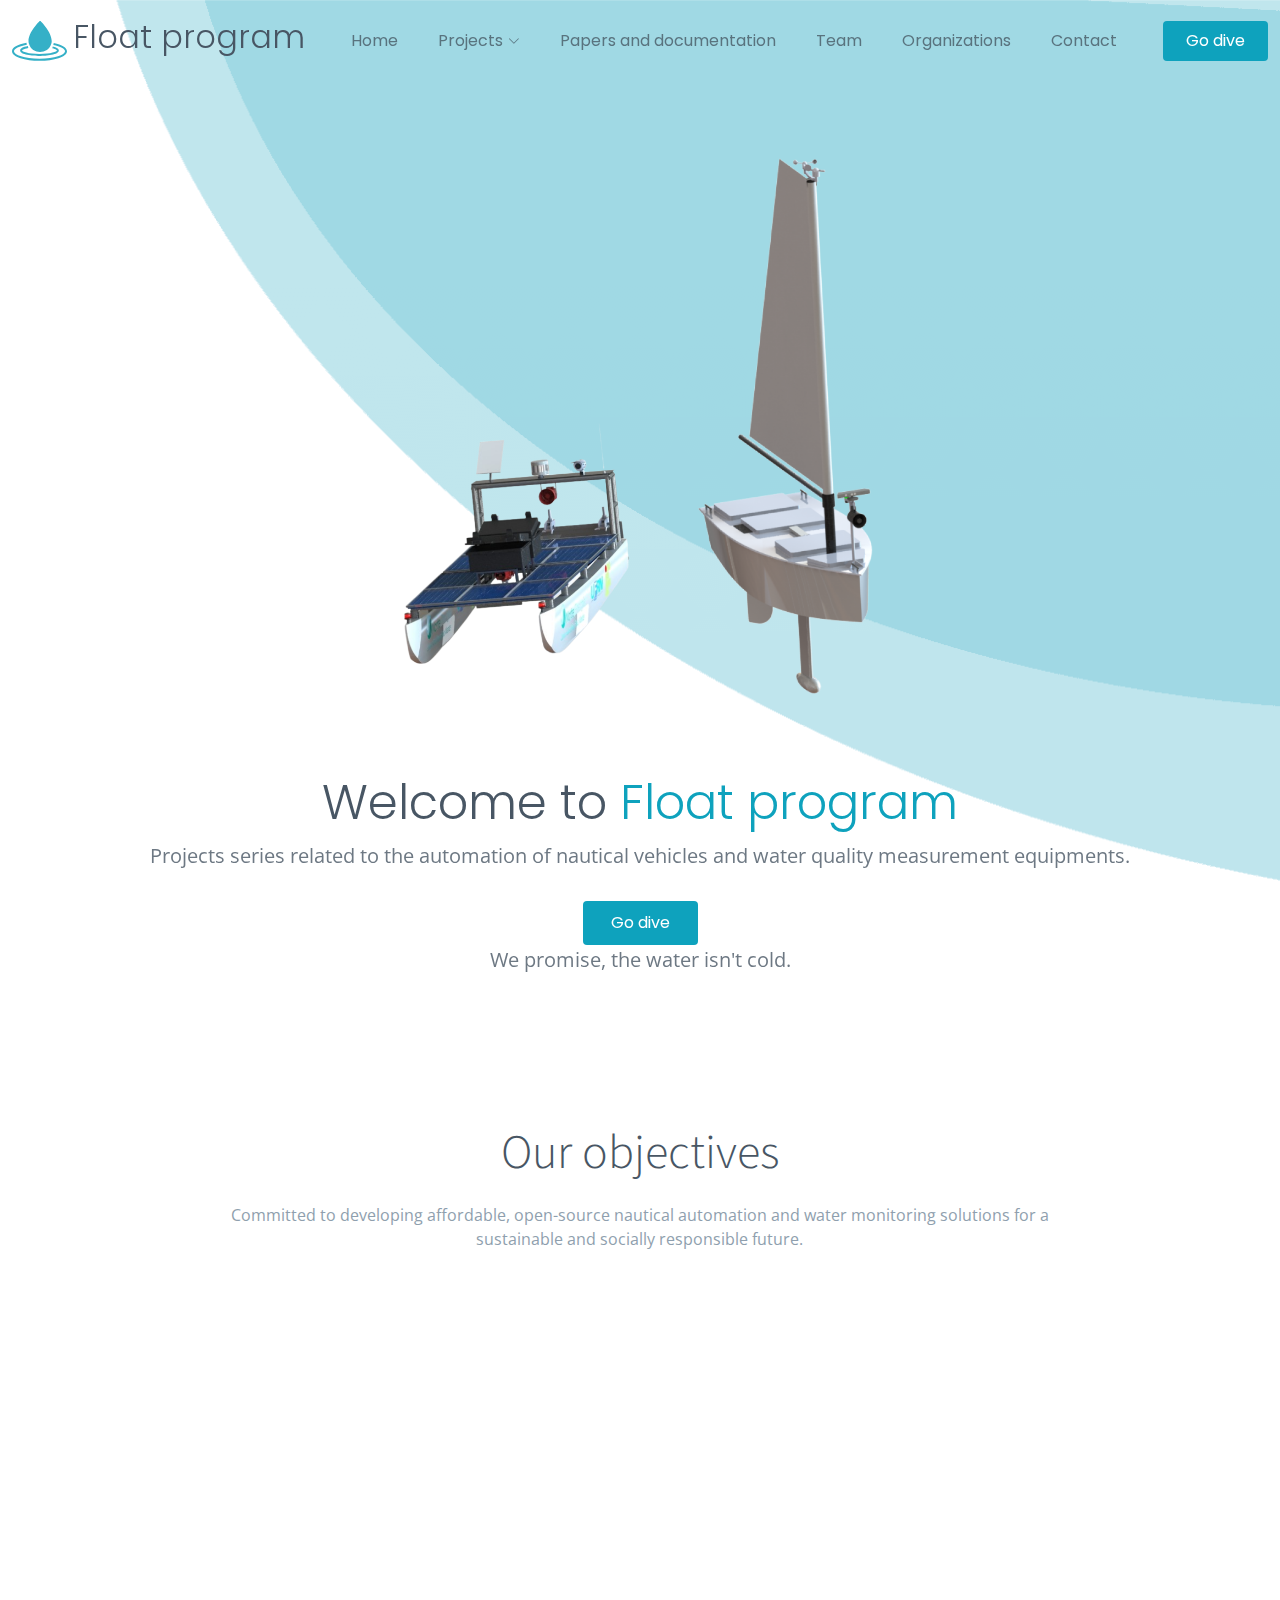
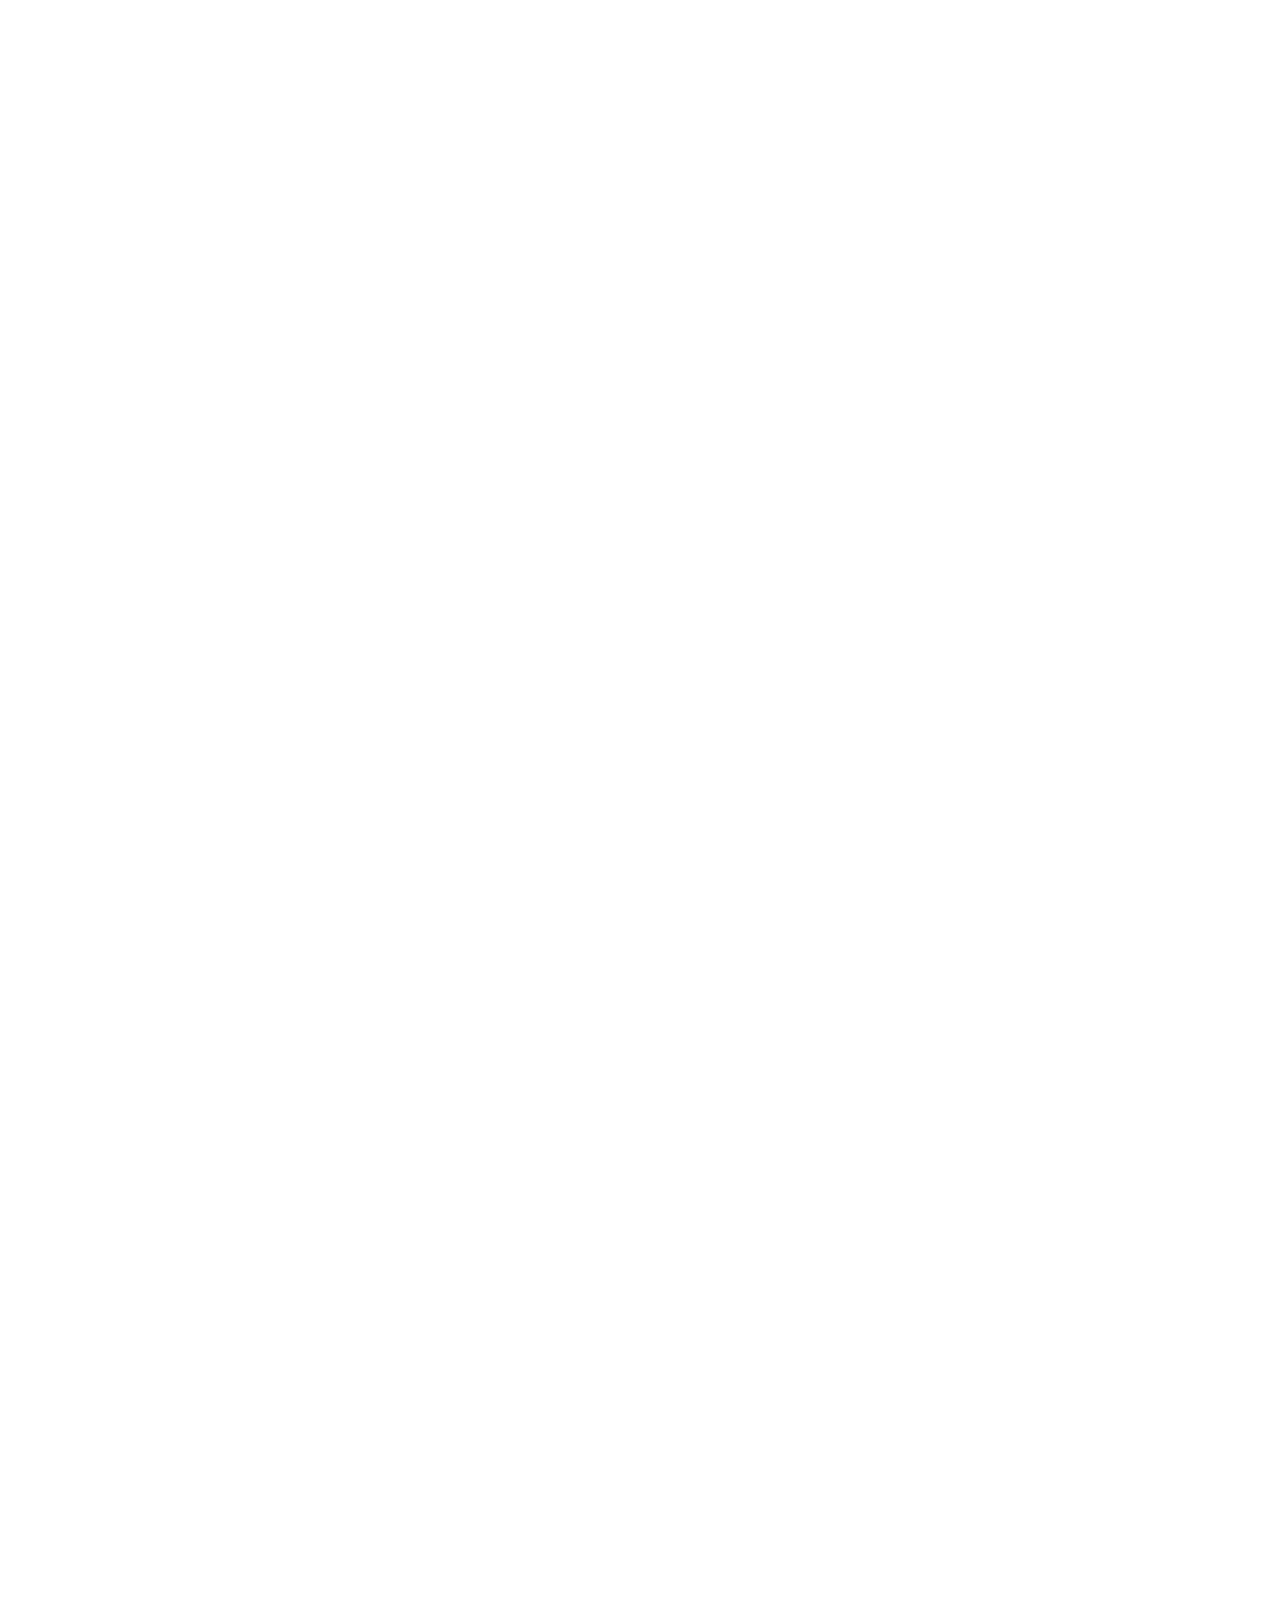
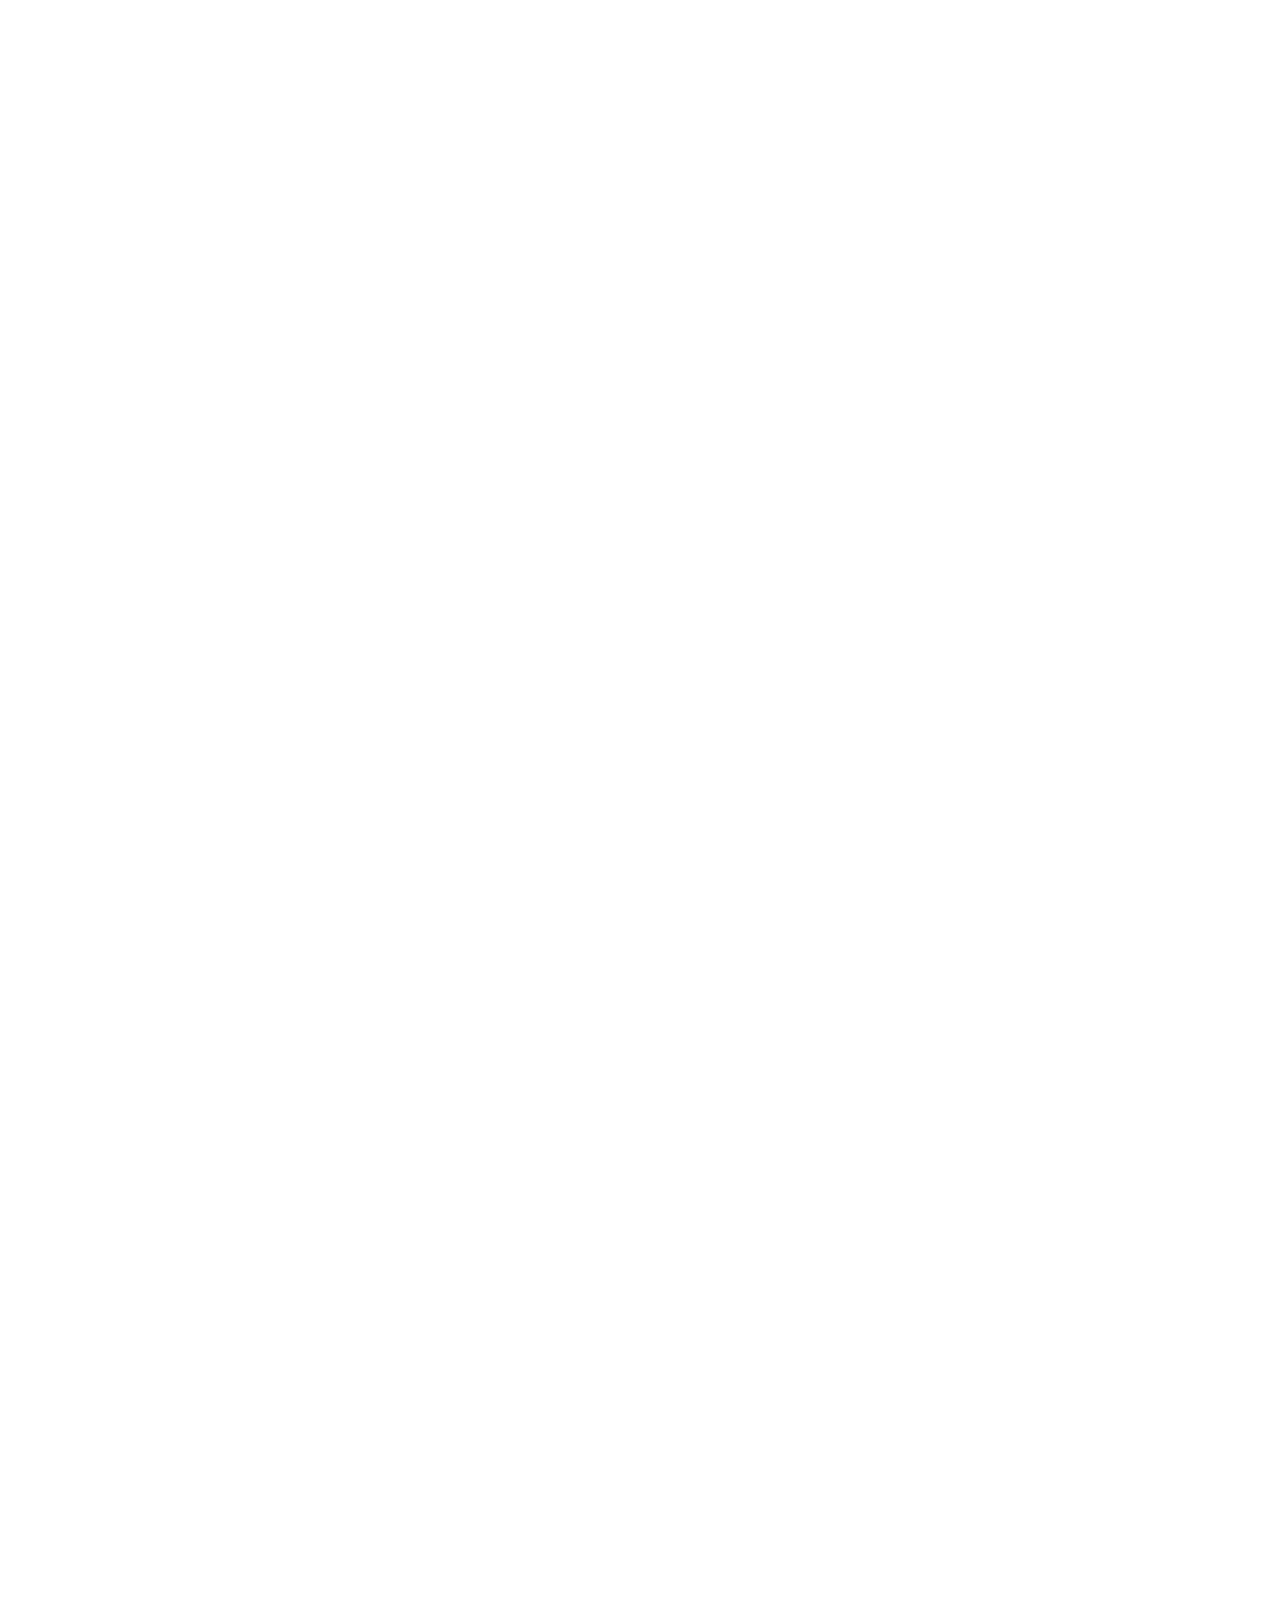
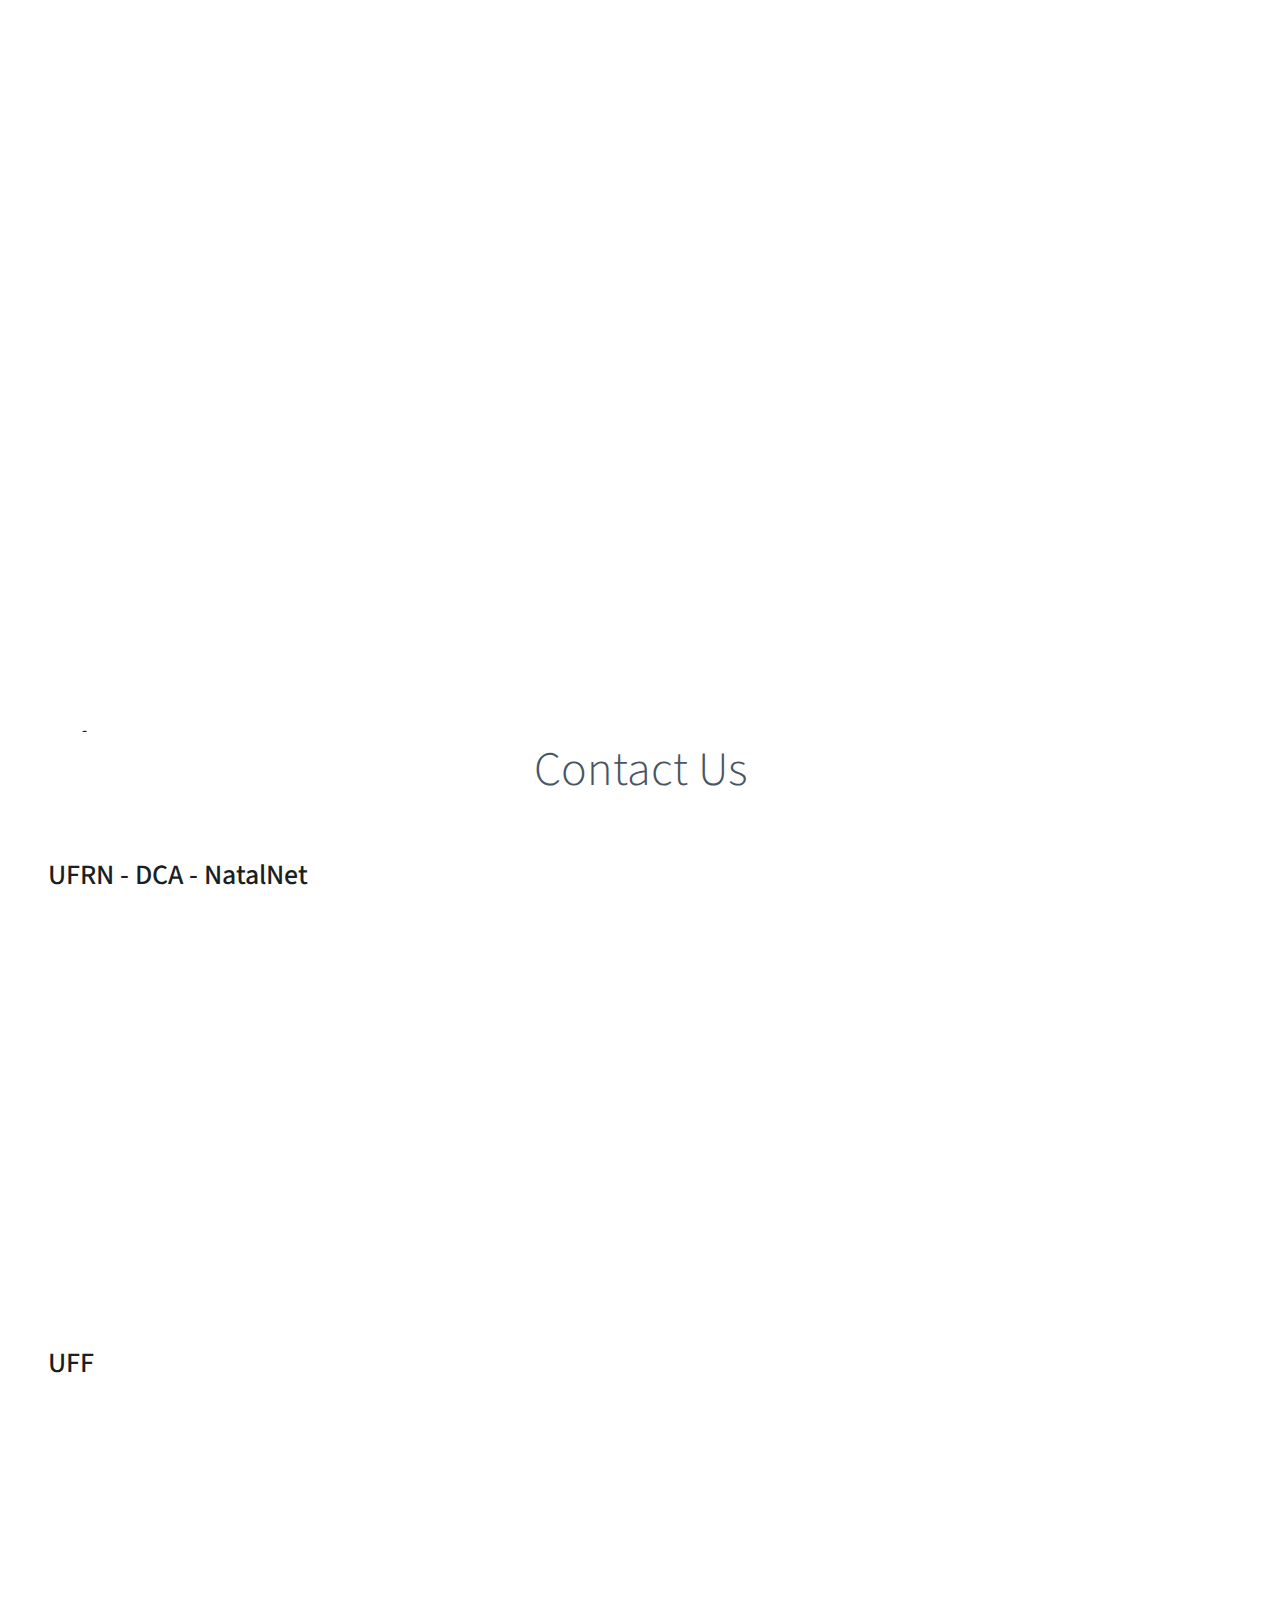
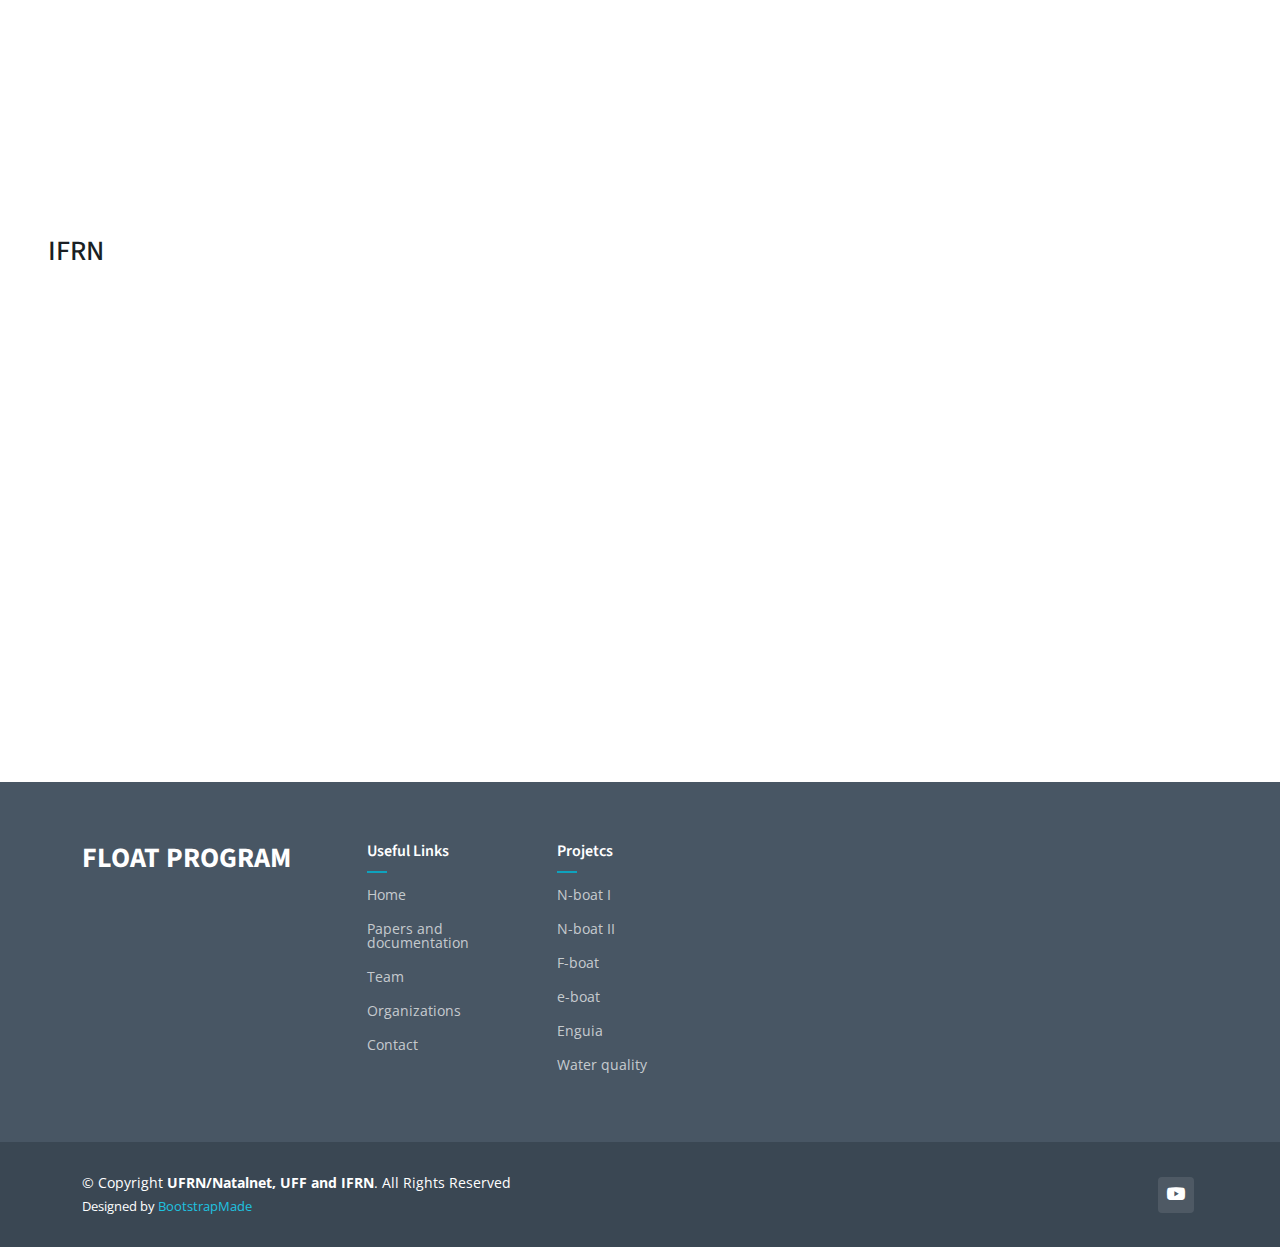
==== commit 49fa709c: "Merge branch 'main' of github.com:APFN/site-float-program into main" ====
--- a/index.html
+++ b/index.html
@@ -571,7 +571,7 @@
           <div class="col-xl-4 col-md-6 d-flex" data-aos="zoom-in" data-aos-delay="600">
             <div class="team-member">
               <div class="square-image">
-                <img src="assets/img/team/Andre.png" class="square-image" alt="">
+                <img src="assets/img/team/andre.png" class="square-image" alt="">
               </div>
               <div class="member-info">
                 <div class="social">
@@ -832,4 +832,4 @@
 
 </body>
 
-</html>+</html>
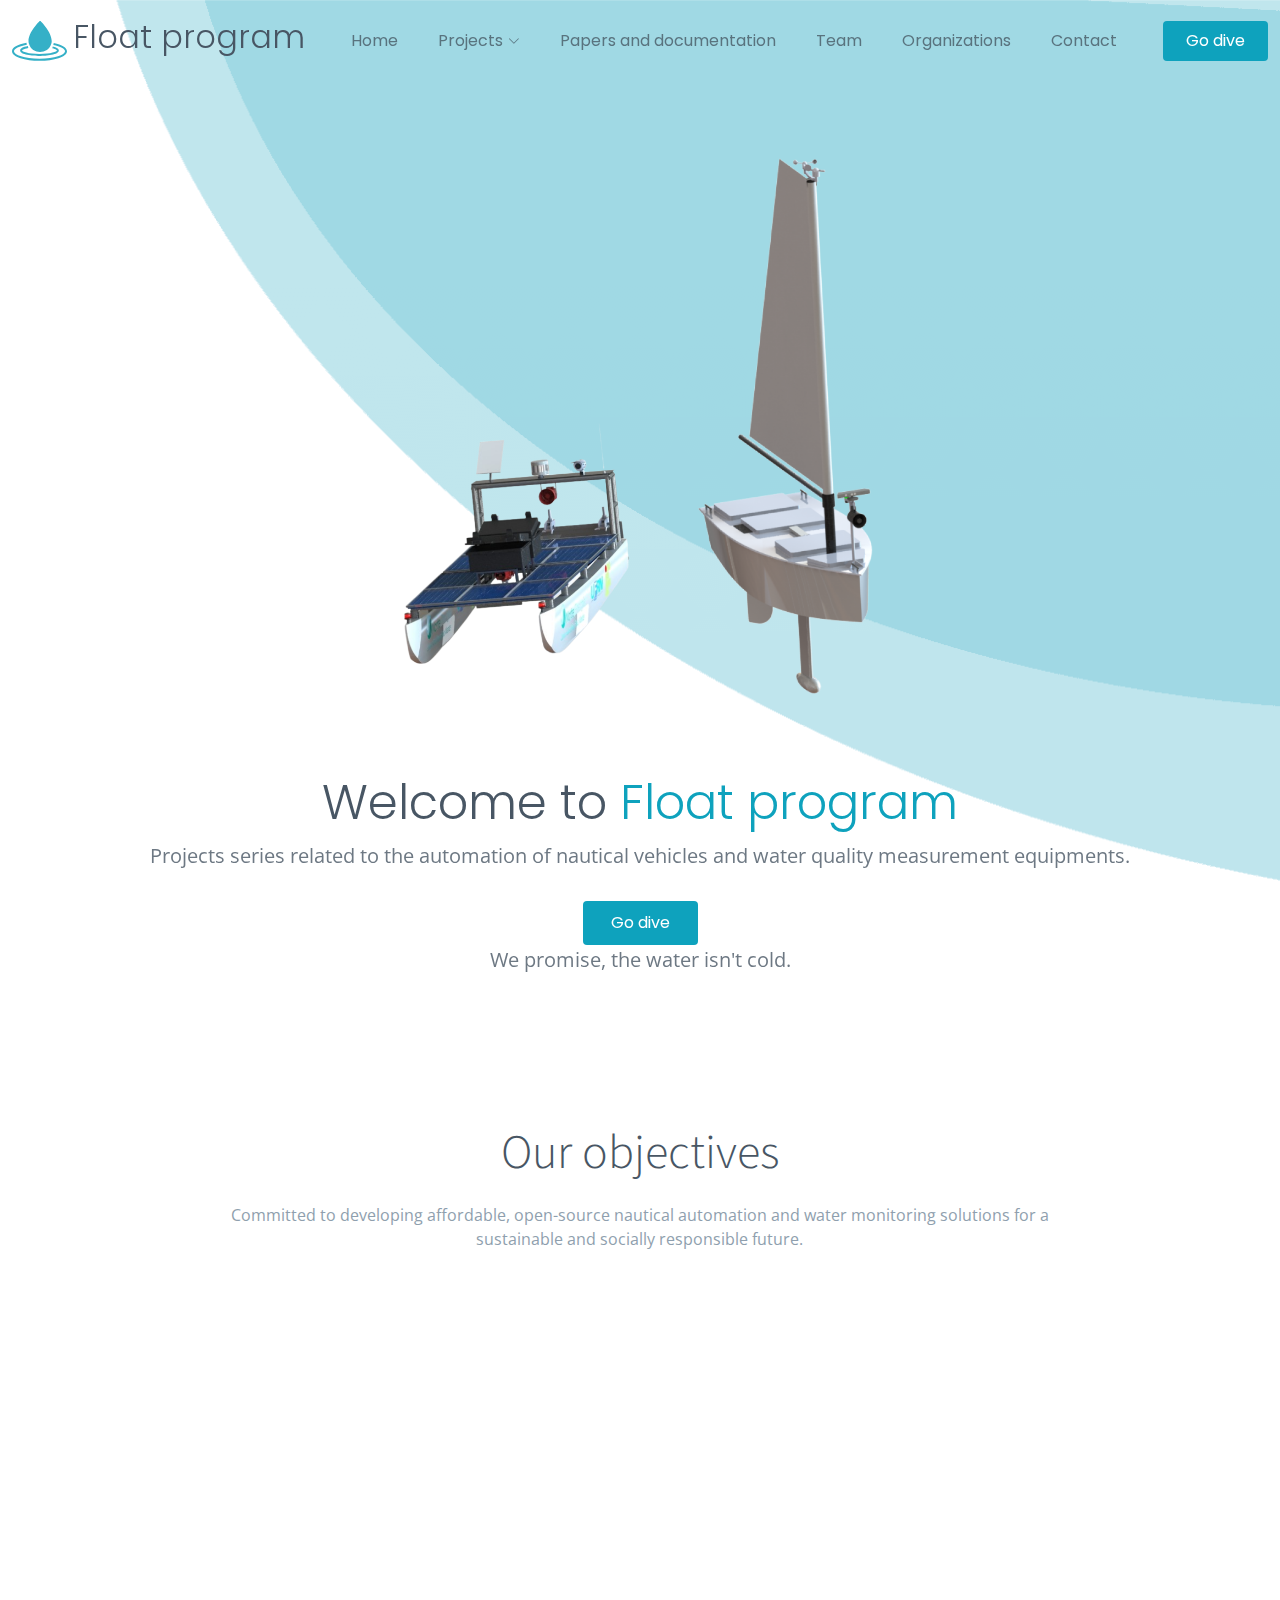
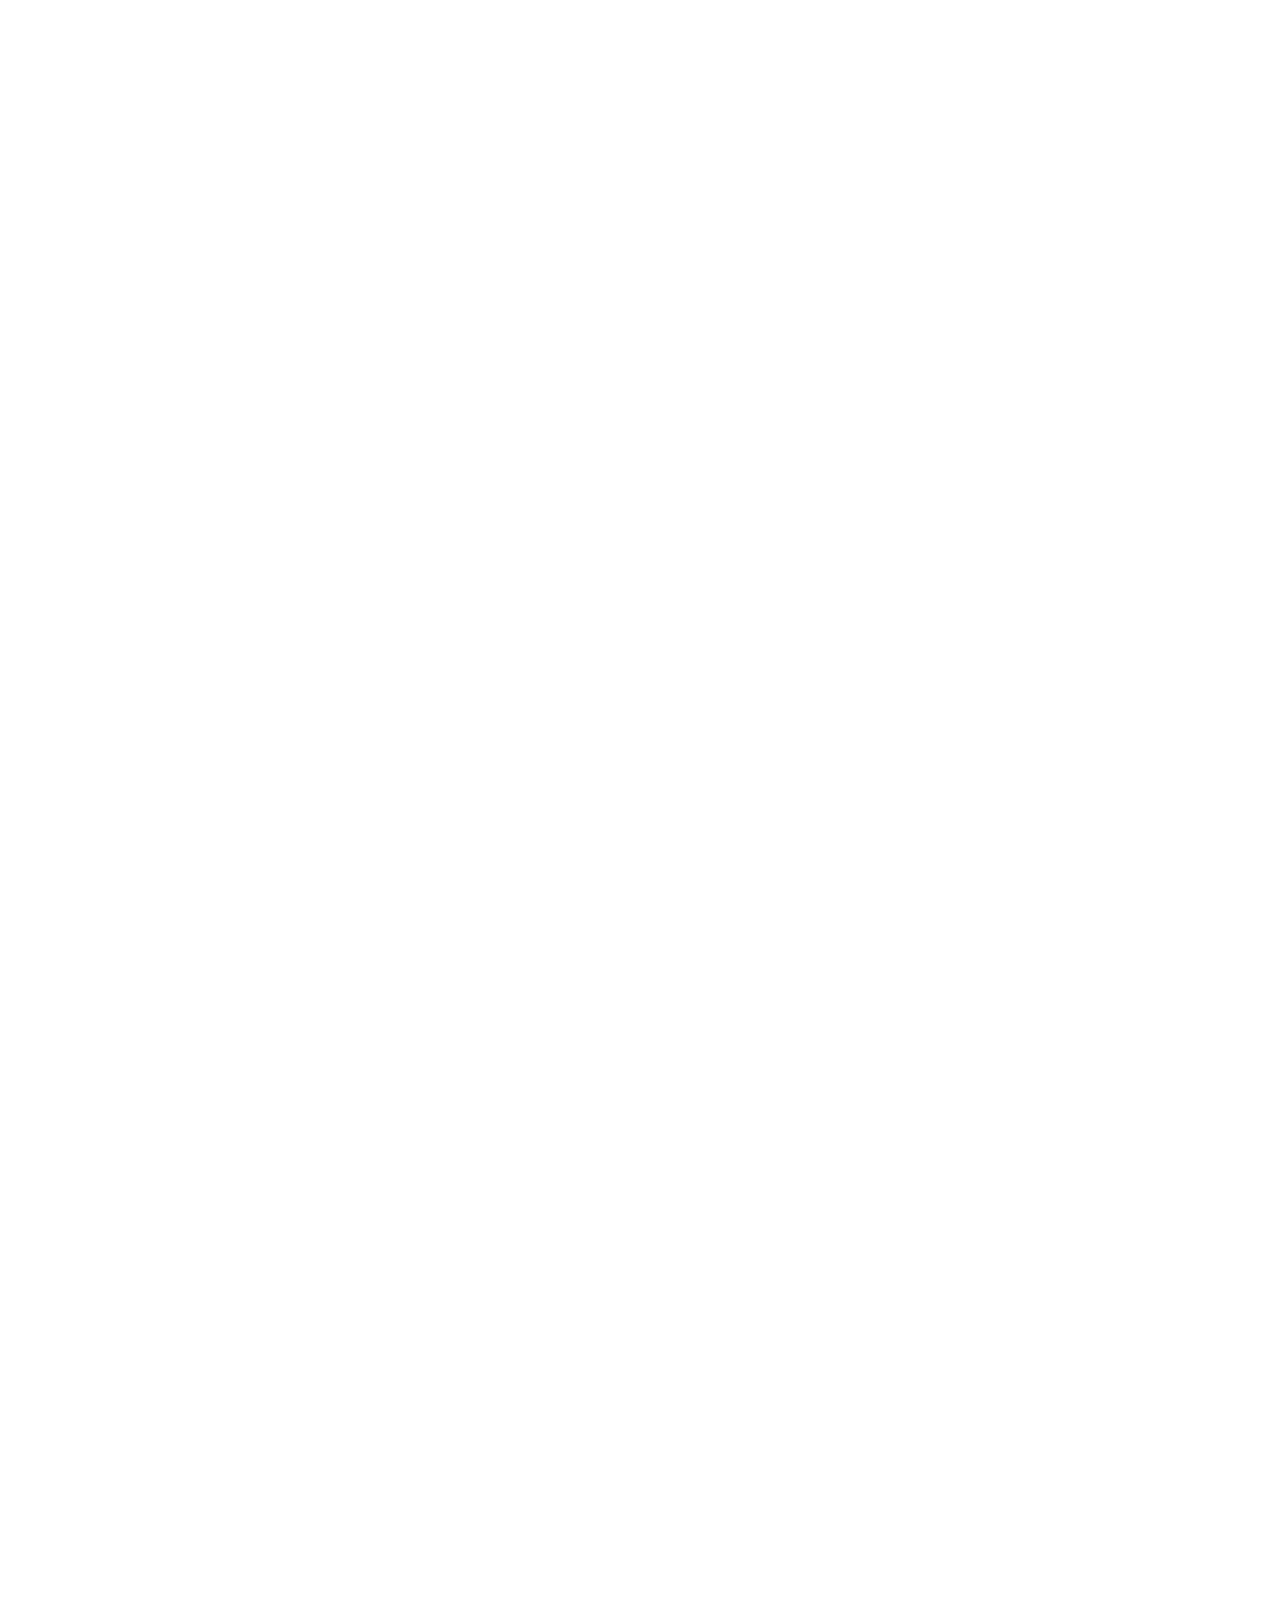
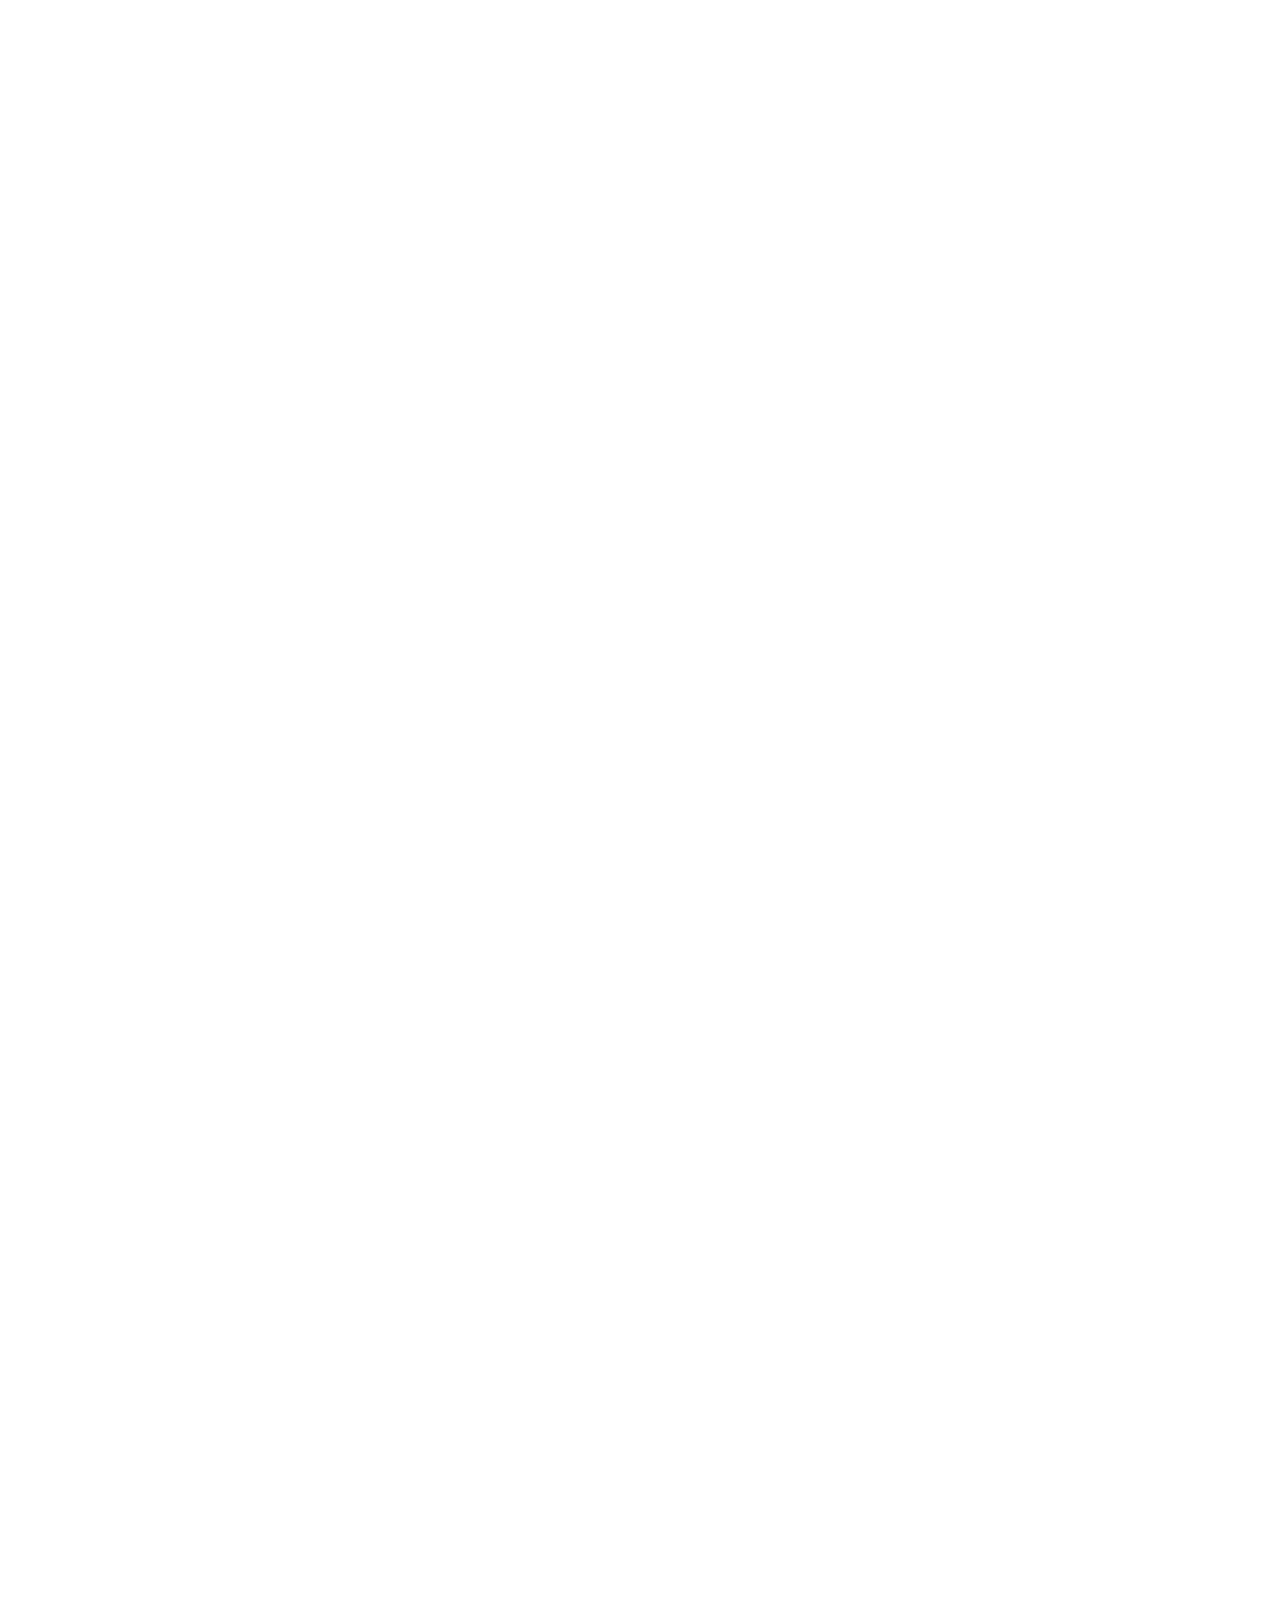
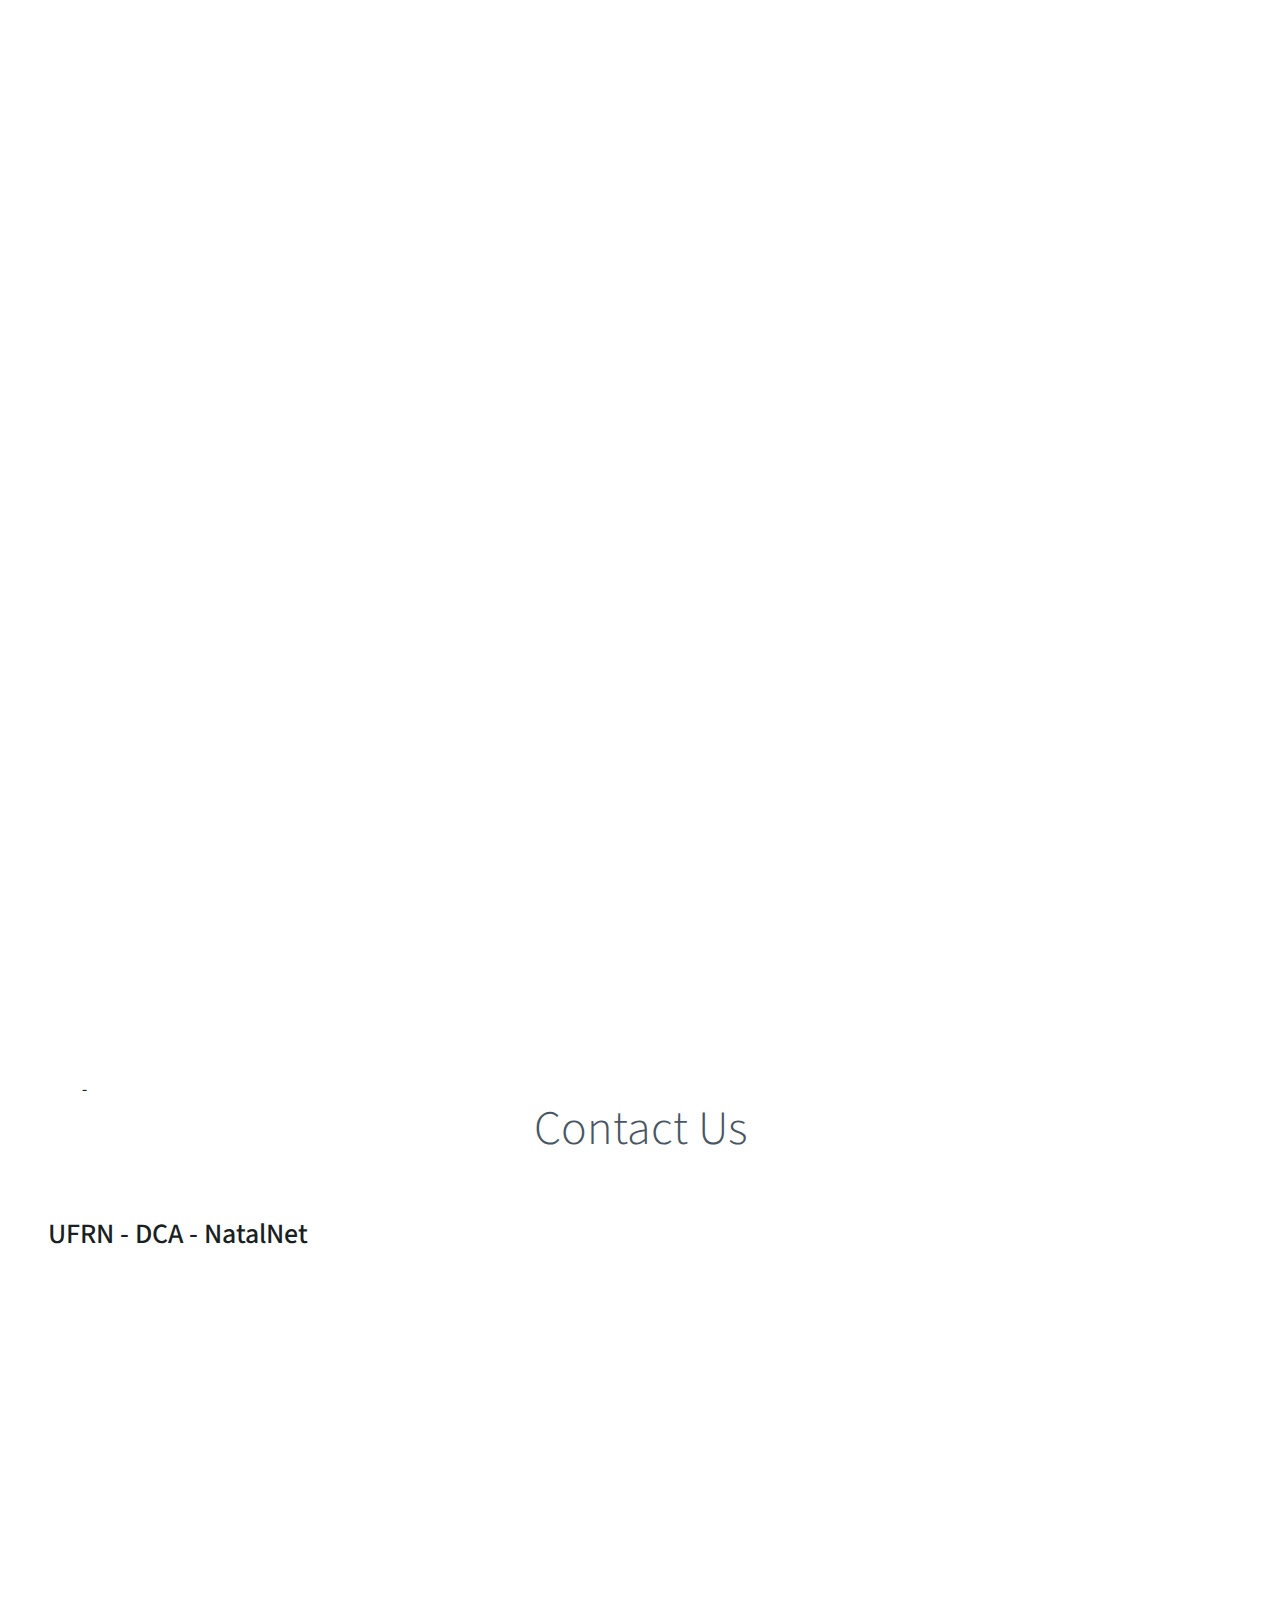
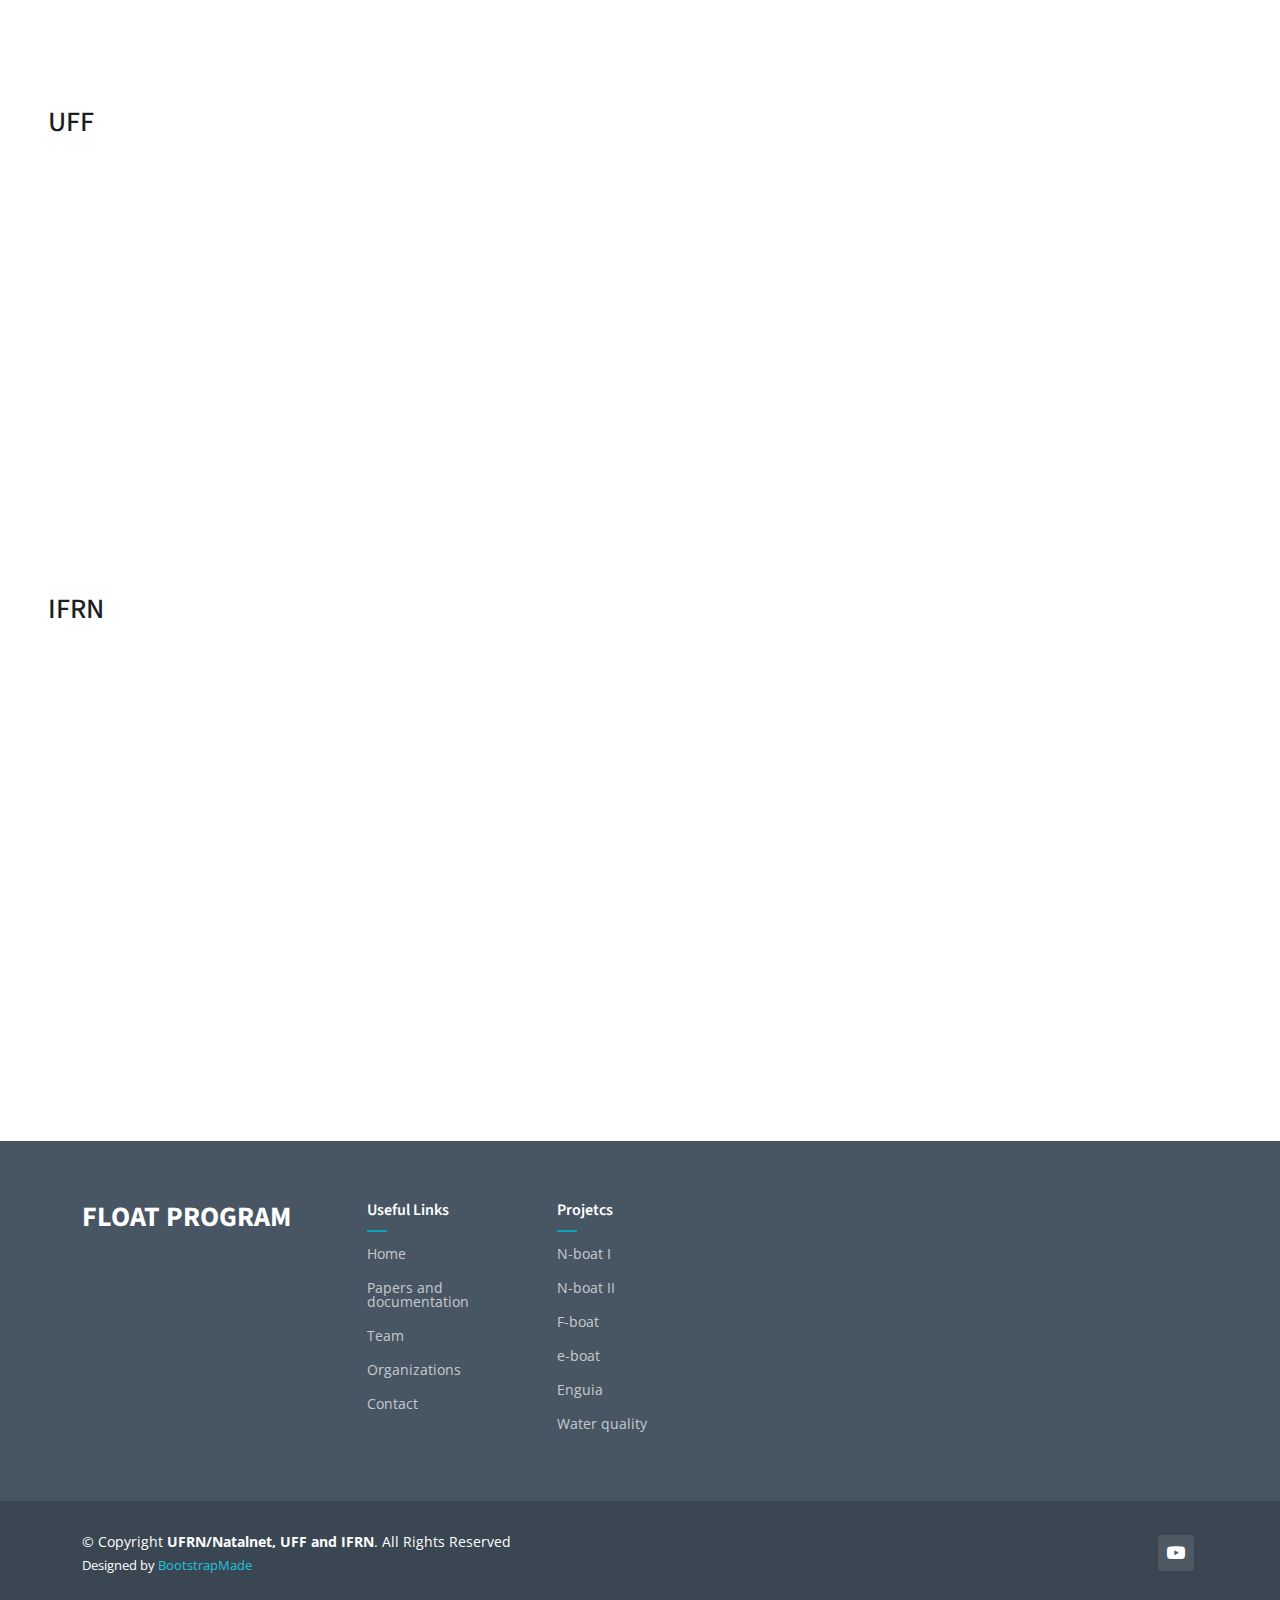
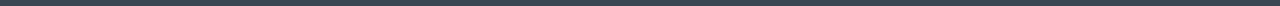
==== commit a3d125fc: "ajustes solictados" ====
--- a/index.html
+++ b/index.html
@@ -563,7 +563,52 @@
                   
                 </div>
                 <h4>Andouglas Júnior</h4>
-                <span>CTO</span>
+              </div>
+            </div>
+          </div><!-- End Team Member -->
+
+          <div class="col-xl-4 col-md-6 d-flex" data-aos="zoom-in" data-aos-delay="600">
+            <div class="team-member">
+              <div class="square-image">
+                <img src="assets/img/team/raphael.png" class="square-image" alt="">
+              </div>
+              <div class="member-info">
+                <div class="social">
+                  <a href="http://lattes.cnpq.br/6256415635292987"><i class="bi bi-file-person-fill"></i></a>
+                  
+                </div>
+                <h4>Raphael Guerra</h4>
+              </div>
+            </div>
+          </div><!-- End Team Member -->
+
+          <div class="col-xl-4 col-md-6 d-flex" data-aos="zoom-in" data-aos-delay="600">
+            <div class="team-member">
+              <div class="square-image">
+                <img src="assets/img/team/diego.png" class="square-image" alt="">
+              </div>
+              <div class="member-info">
+                <div class="social">
+                  <a href="http://lattes.cnpq.br/5882024148867913"><i class="bi bi-file-person-fill"></i></a>
+                  <a href="https://www.linkedin.com/in/diego-brandão-2263236"><i class="bi bi-linkedin"></i></a>
+                </div>
+                <h4>Diego Brandão
+                </h4>
+              </div>
+            </div>
+          </div><!-- End Team Member -->
+
+          <div class="col-xl-4 col-md-6 d-flex" data-aos="zoom-in" data-aos-delay="600">
+            <div class="team-member">
+              <div class="square-image">
+                <img src="assets/img/team/dickson.png" class="square-image" alt="">
+              </div>
+              <div class="member-info">
+                <div class="social">
+                  <a href="http://lattes.cnpq.br/9859419292788427"><i class="bi bi-file-person-fill"></i></a>
+                  <a href="https://www.linkedin.com/in/dickson-henrique-justino-daniel-89373122/"><i class="bi bi-linkedin"></i></a>
+                </div>
+                <h4>Dickson Henrique</h4>
               </div>
             </div>
           </div><!-- End Team Member -->
